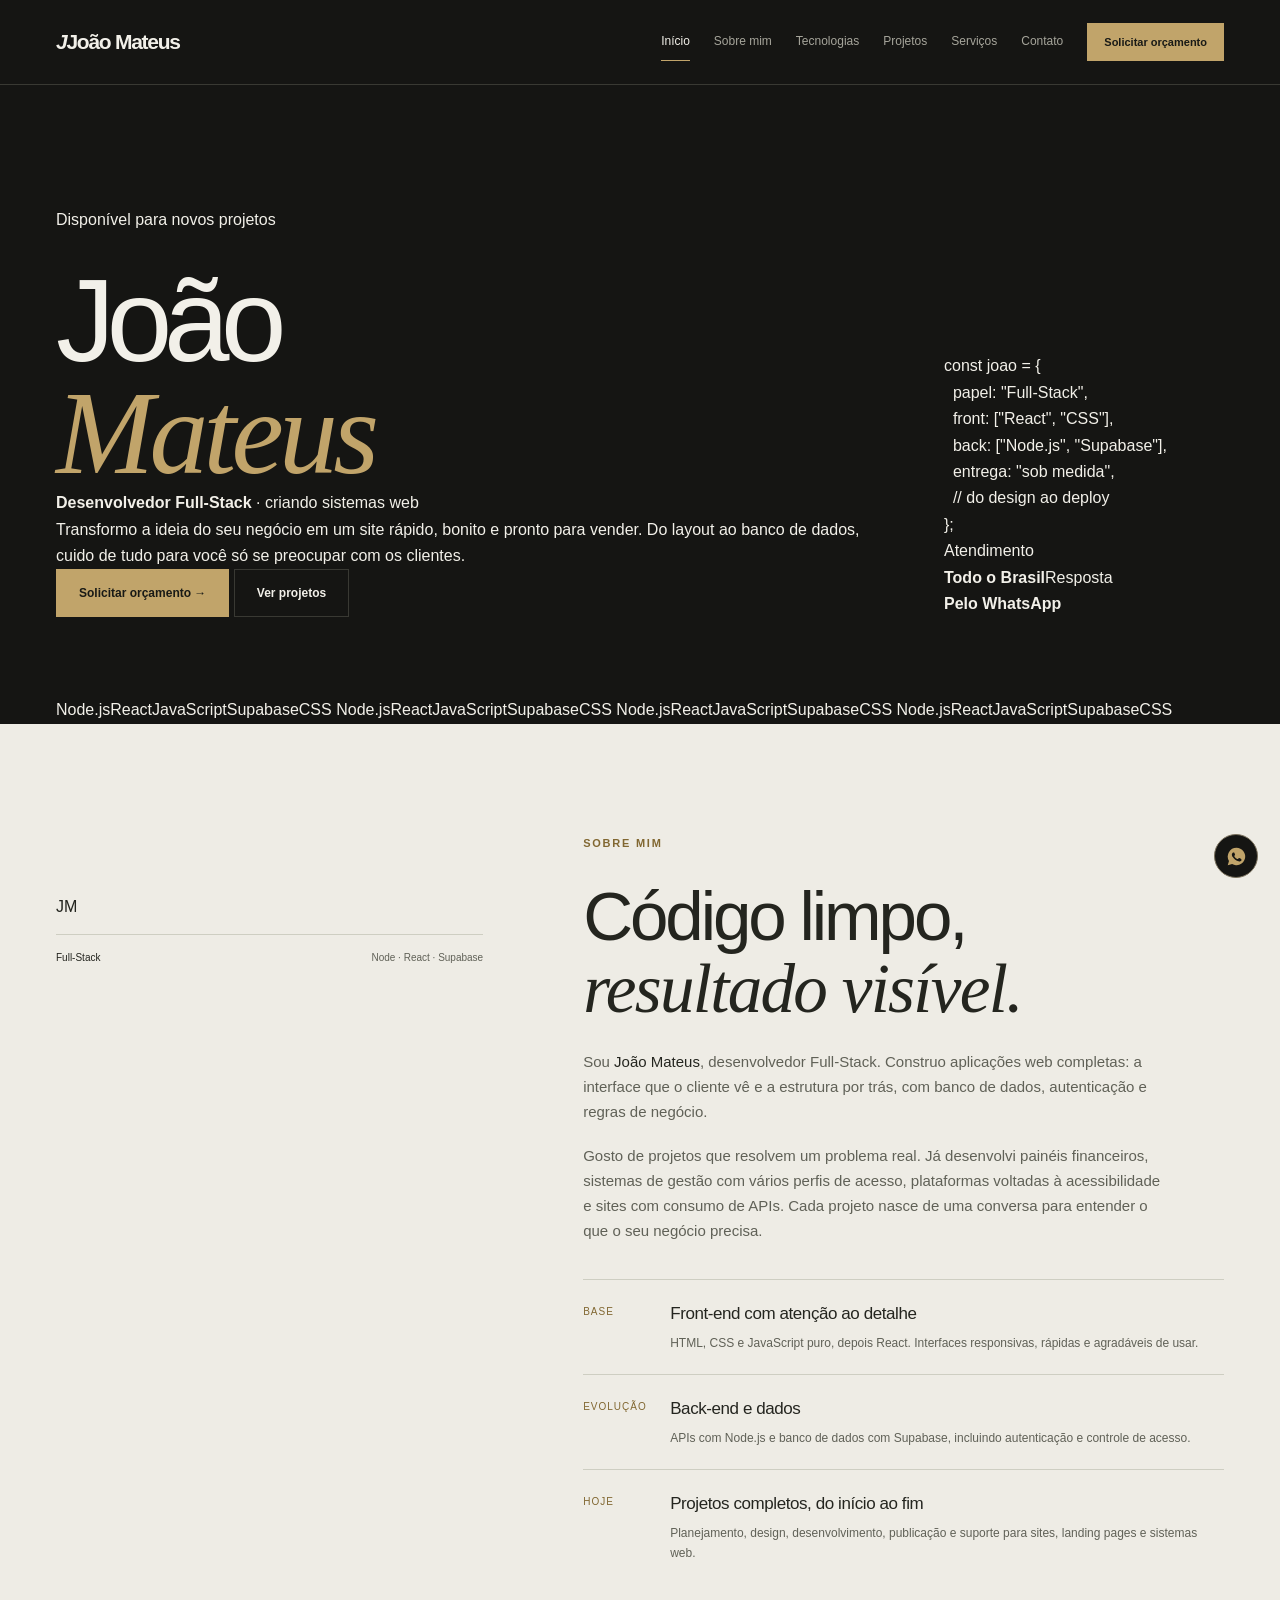
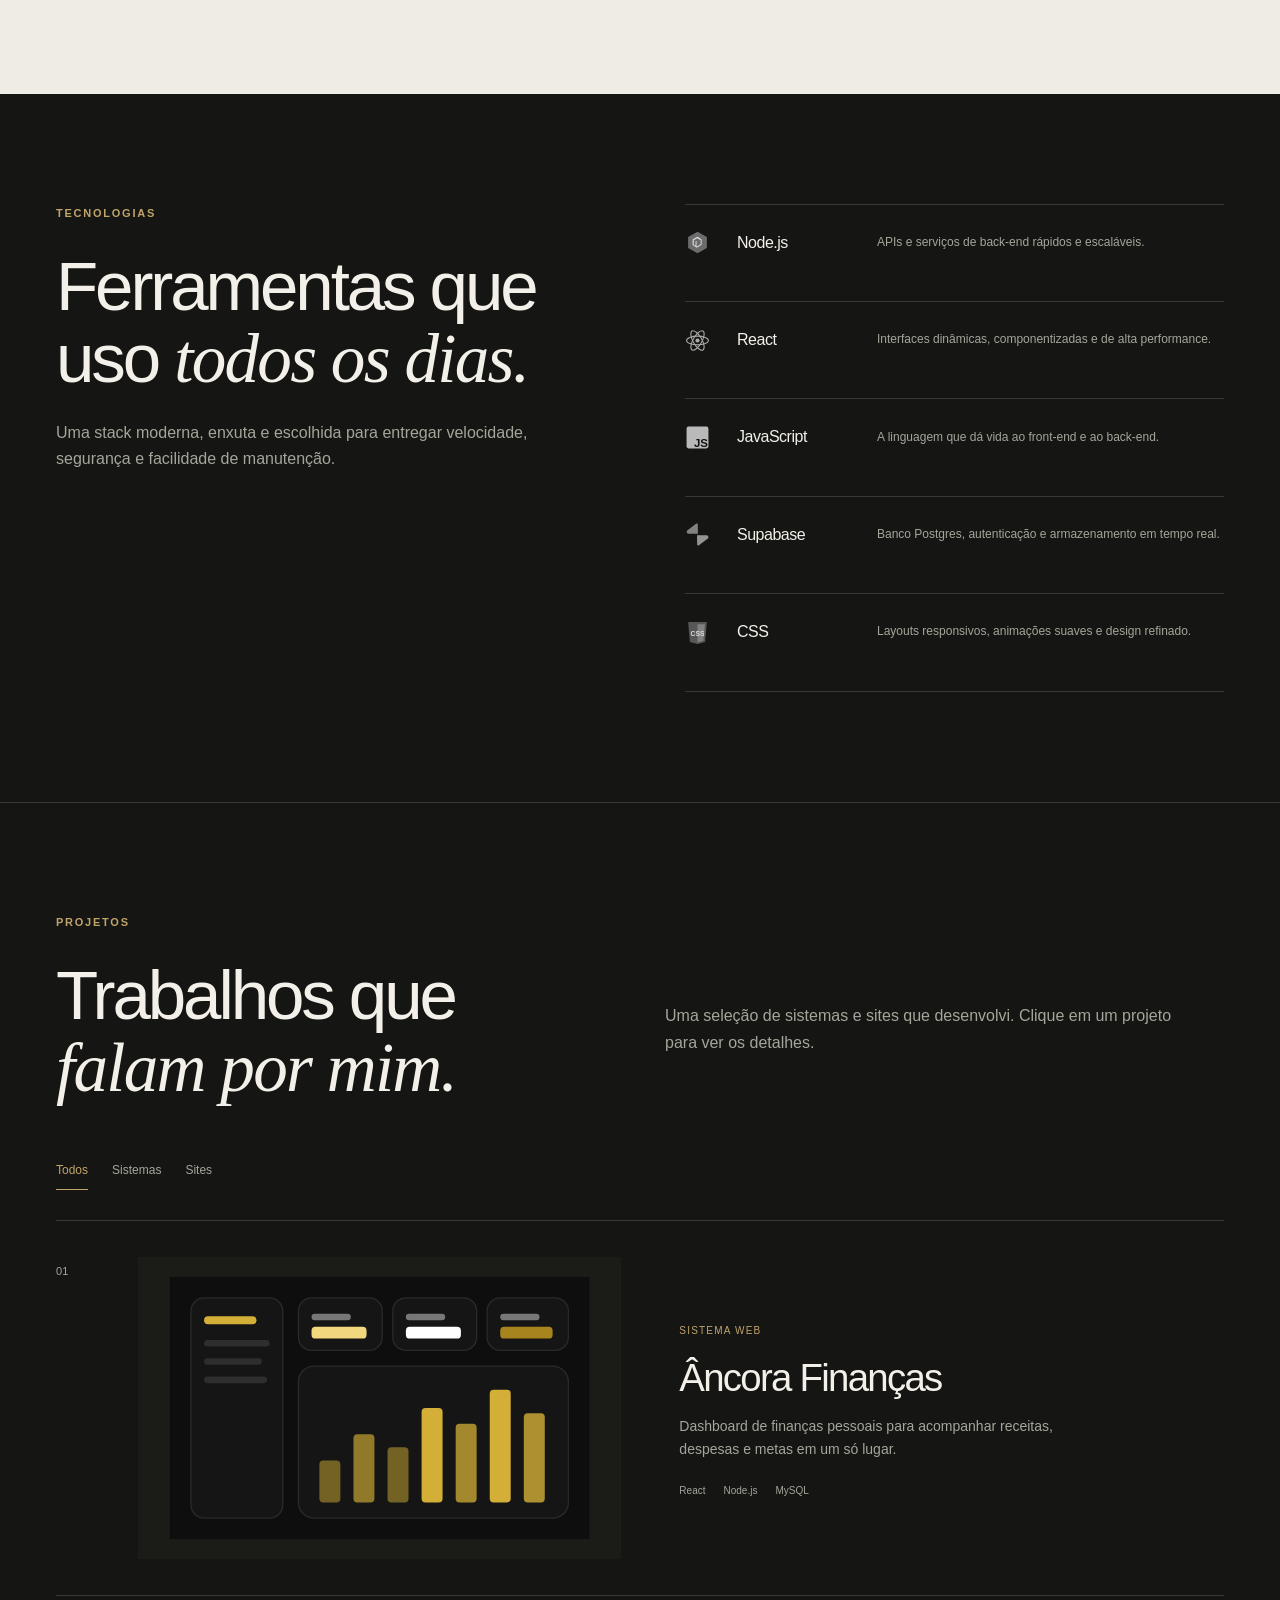
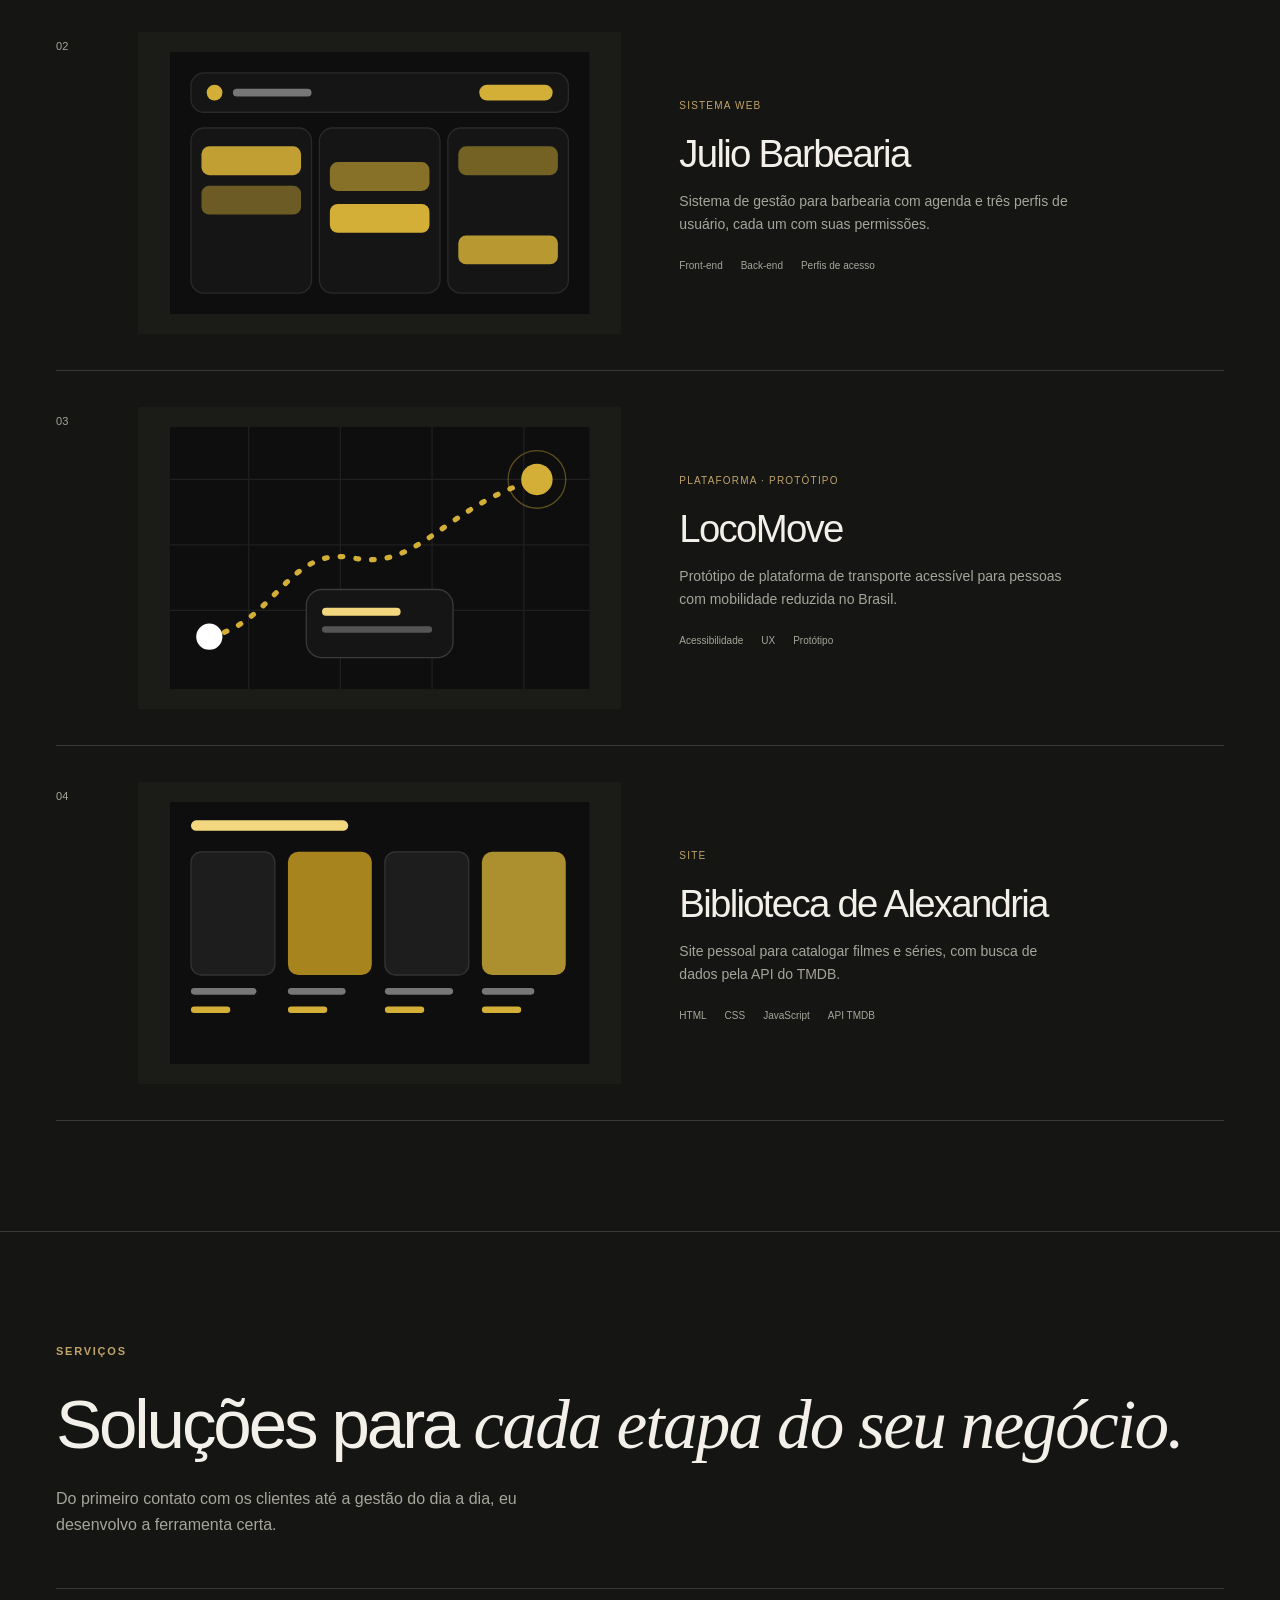
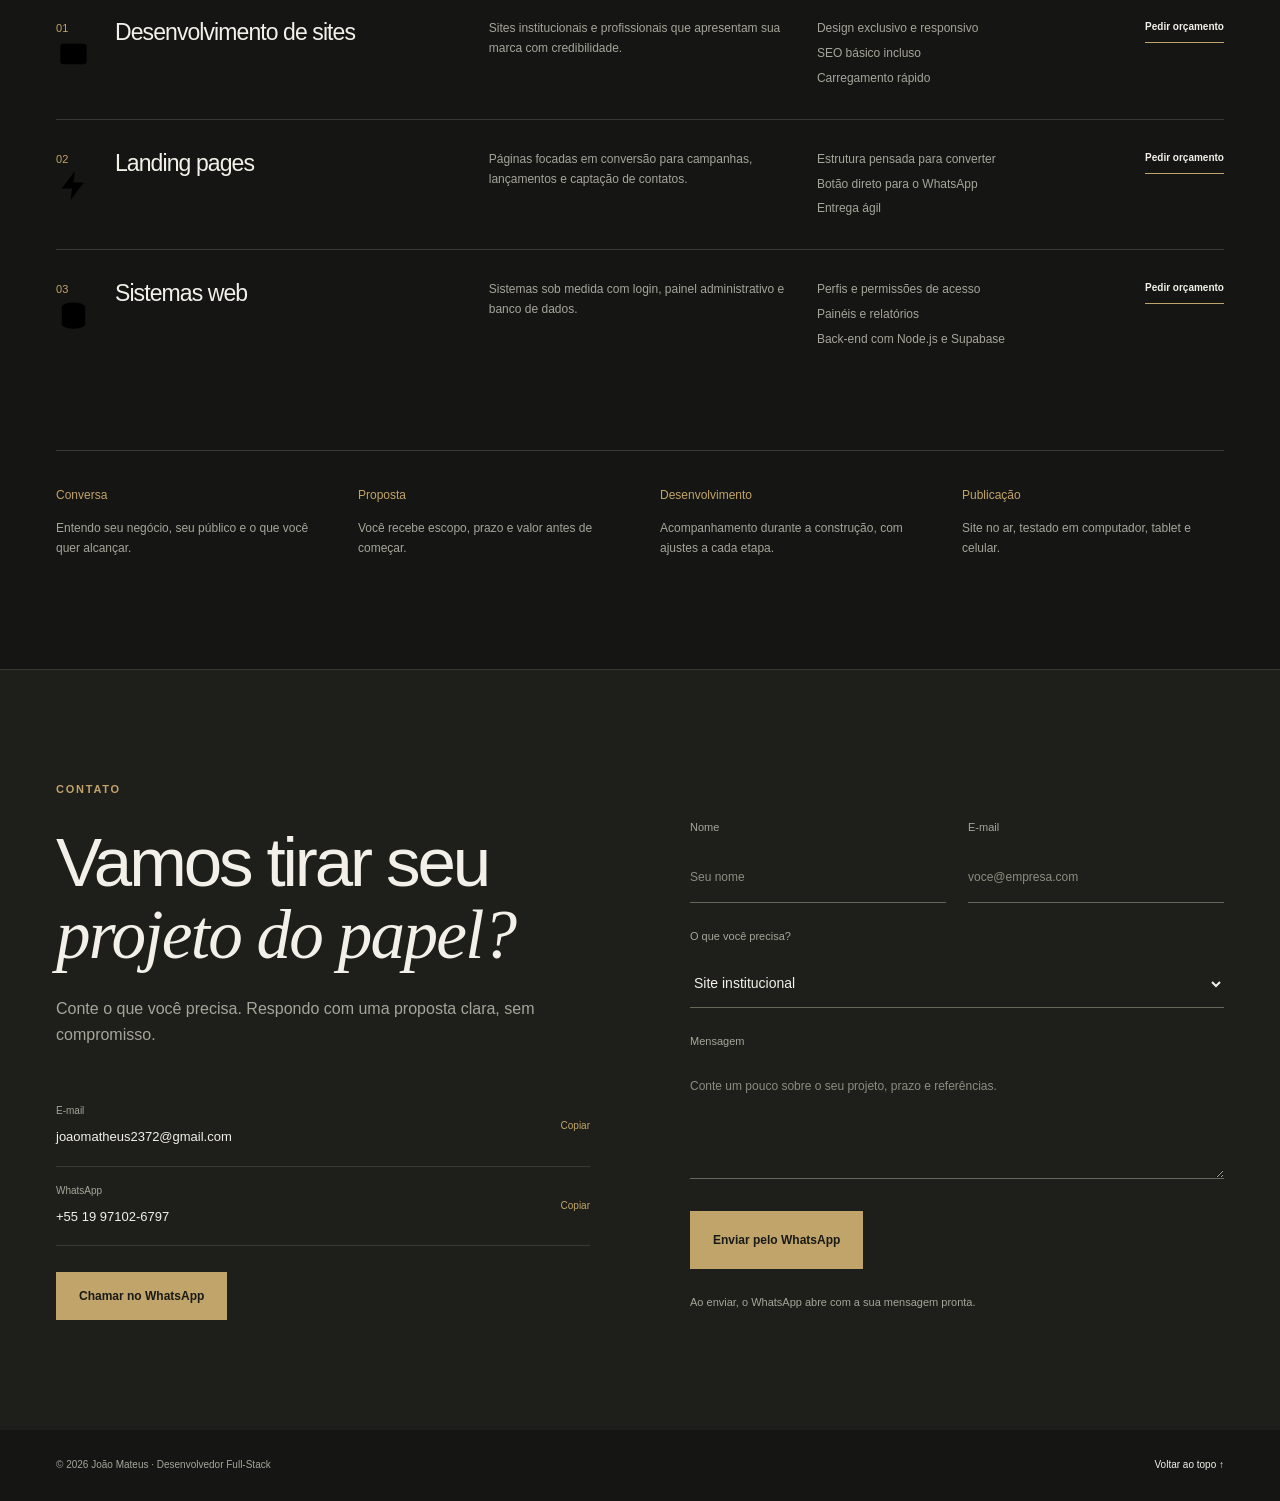
==== index.html @ 04f93c45 "Rename jm.html to index.html" ====
<!doctype html>
<html lang="pt-BR">
<head>
<meta charset="utf-8">
<meta name="viewport" content="width=device-width, initial-scale=1">
<title>João Mateus Dev</title>
<meta name="claude:viewport-fit-sides" content="cover">
<meta name="description" content="João Mateus, desenvolvedor Full-Stack. Sites, landing pages e sistemas web sob medida com Node.js, React, JavaScript, Supabase e CSS. Peça seu orçamento.">
<meta name="keywords" content="desenvolvedor full-stack, criação de sites, landing page, sistemas web, React, Node.js, Supabase, freelancer">
<meta name="author" content="João Mateus">
<meta property="og:title" content="João Mateus | Desenvolvedor Full-Stack">
<meta property="og:description" content="Sites, landing pages e sistemas web sob medida. Peça seu orçamento.">
<meta property="og:type" content="website">
<meta property="og:locale" content="pt_BR">
<script type="application/ld+json">{"@context":"https://schema.org","@type":"Person","name":"João Mateus","jobTitle":"Desenvolvedor Full-Stack","email":"joaomatheus2372@gmail.com","telephone":"+55 19 97102-6797","knowsAbout":["Node.js","React","JavaScript","Supabase","CSS"]}</script>
<link rel="preconnect" href="https://fonts.googleapis.com">
<link rel="preconnect" href="https://fonts.gstatic.com" crossorigin>
<link rel="stylesheet" href="https://fonts.googleapis.com/css2?family=Cormorant+Garamond:ital,wght@0,500;0,600;0,700;1,500;1,600&family=Manrope:wght@400;500;600;700;800&display=swap">
<link rel="stylesheet" href="css/style.css">
<script src="js/main.js" defer></script>
</head>
<body>

<header class="nav">
  <div class="nav-in">
    <a href="#inicio" class="logo" aria-label="João Mateus, início"><i>J</i>João Mateus</a>
    <nav class="menu" id="menu" aria-label="Principal">
      <a class="l on" href="#inicio">Início</a>
      <a class="l" href="#sobre">Sobre mim</a>
      <a class="l" href="#tecnologias">Tecnologias</a>
      <a class="l" href="#projetos">Projetos</a>
      <a class="l" href="#servicos">Serviços</a>
      <a class="l" href="#contato">Contato</a>
      <a class="btn btn-gold sm" href="#contato">Solicitar orçamento</a>
    </nav>
    <button class="burger" id="burger" aria-label="Abrir menu" aria-expanded="false">☰</button>
  </div>
</header>

<main>
<!-- INÍCIO -->
<section id="inicio">
  <div class="hero-bg" aria-hidden="true"><div class="orb a"></div><div class="orb b"></div></div>
  <div class="wrap">
    <div class="hero-grid">
      <div class="hero">
        <span class="badge up"><span class="dot"></span>Disponível para novos projetos</span>
        <h1 class="up d1">João<br><em class="gold">Mateus</em></h1>
        <p class="role up d2"><b>Desenvolvedor Full-Stack</b> · criando <span class="typed" id="typed">sistemas web</span></p>
        <p class="sub up d3">Transformo a ideia do seu negócio em um site rápido, bonito e pronto para vender. Do layout ao banco de dados, cuido de tudo para você só se preocupar com os clientes.</p>
        <div class="cta up d4">
          <a class="btn btn-gold" href="#contato">Solicitar orçamento →</a>
          <a class="btn btn-line" href="#projetos">Ver projetos</a>
        </div>
      </div>
      <aside class="hero-card up d3" aria-label="Resumo">
        <div class="dots" aria-hidden="true"><i></i><i></i><i></i></div>
        <div class="code" aria-hidden="true">
<span class="k">const</span> joao = {<br>
&nbsp;&nbsp;papel: <span class="s">"Full-Stack"</span>,<br>
&nbsp;&nbsp;front: [<span class="s">"React"</span>, <span class="s">"CSS"</span>],<br>
&nbsp;&nbsp;back: [<span class="s">"Node.js"</span>, <span class="s">"Supabase"</span>],<br>
&nbsp;&nbsp;entrega: <span class="s">"sob medida"</span>,<br>
&nbsp;&nbsp;<span class="c">// do design ao deploy</span><br>
};</div>
        <div class="avail"><span>Atendimento<br><strong>Todo o Brasil</strong></span><span class="avail-response">Resposta<br><strong>Pelo WhatsApp</strong></span></div>
      </aside>
    </div>
    <div class="marquee" aria-hidden="true">
      <div class="track">
        <span>Node.js</span><span>React</span><span>JavaScript</span><span>Supabase</span><span>CSS</span>
        <span>Node.js</span><span>React</span><span>JavaScript</span><span>Supabase</span><span>CSS</span>
        <span>Node.js</span><span>React</span><span>JavaScript</span><span>Supabase</span><span>CSS</span>
        <span>Node.js</span><span>React</span><span>JavaScript</span><span>Supabase</span><span>CSS</span>
      </div>
    </div>
  </div>
</section>

<!-- SOBRE -->
<section id="sobre">
  <div class="wrap about">
    <div class="portrait rv" aria-hidden="true">
      <span class="mono gold">JM</span>
      <div class="tag"><span>Full-Stack</span><b>Node · React · Supabase</b></div>
    </div>
    <div class="rv">
      <span class="eyebrow">Sobre mim</span>
      <h2 class="h2">Código limpo, <em class="gold">resultado visível.</em></h2>
      <p>Sou <strong>João Mateus</strong>, desenvolvedor Full-Stack. Construo aplicações web completas: a interface que o cliente vê e a estrutura por trás, com banco de dados, autenticação e regras de negócio.</p>
      <p>Gosto de projetos que resolvem um problema real. Já desenvolvi painéis financeiros, sistemas de gestão com vários perfis de acesso, plataformas voltadas à acessibilidade e sites com consumo de APIs. Cada projeto nasce de uma conversa para entender o que o seu negócio precisa.</p>
      <div class="timeline">
        <div class="tl"><small>Base</small><h3>Front-end com atenção ao detalhe</h3><p>HTML, CSS e JavaScript puro, depois React. Interfaces responsivas, rápidas e agradáveis de usar.</p></div>
        <div class="tl"><small>Evolução</small><h3>Back-end e dados</h3><p>APIs com Node.js e banco de dados com Supabase, incluindo autenticação e controle de acesso.</p></div>
        <div class="tl"><small>Hoje</small><h3>Projetos completos, do início ao fim</h3><p>Planejamento, design, desenvolvimento, publicação e suporte para sites, landing pages e sistemas web.</p></div>
      </div>
    </div>
  </div>
</section>

<!-- TECNOLOGIAS -->
<section id="tecnologias">
  <div class="wrap">
    <span class="eyebrow rv">Tecnologias</span>
    <h2 class="h2 rv">Ferramentas que uso <em class="gold">todos os dias.</em></h2>
    <p class="lead rv">Uma stack moderna, enxuta e escolhida para entregar velocidade, segurança e facilidade de manutenção.</p>
    <div class="tech-grid">
      <article class="card tech rv" data-tilt>
        <div class="ico"><svg viewBox="0 0 24 24" aria-hidden="true"><path d="M12 1.6 3 6.8v10.4l9 5.2 9-5.2V6.8z" fill="#339933"/><path d="M12 6.6c-.3 0-.5.1-.7.2L8 8.7c-.4.2-.7.7-.7 1.2v3.8c0 .5.3 1 .7 1.2l1 .6c.5.2.7.2.9.2.8 0 1.2-.5 1.2-1.3v-3.7c0-.1-.1-.2-.2-.2h-.5c-.1 0-.2.1-.2.2v3.7c0 .3-.3.6-.7.4l-1-.6c0 0-.1-.1-.1-.1V9.9l3.3-1.9h.1l3.3 1.9v3.8l-3.3 1.9c-.1.1-.3.1-.4 0l-.8-.5c-.1 0-.1 0-.2 0-.4.2-.5.3-.9.4-.1 0-.2.1 0 .3l1.100.7c.2.100.5.2.7.2.3 0 .5-.1.7-.2l3.300-1.900c.4-.2.7-.7.7-1.200V9.900c0-.5-.3-1-.7-1.200L12.700 6.800c-.2-.1-.4-.2-.7-.2z" fill="#fff"/></svg></div>
        <h3>Node.js</h3><p>APIs e serviços de back-end rápidos e escaláveis.</p>
        <div class="bar"><i class="level-88"></i></div>
      </article>
      <article class="card tech rv" data-tilt>
        <div class="ico"><svg viewBox="-12 -12 24 24" aria-hidden="true"><g fill="none" stroke="#61DAFB" stroke-width="1"><ellipse rx="10.5" ry="4.2"/><ellipse rx="10.5" ry="4.2" transform="rotate(60)"/><ellipse rx="10.5" ry="4.2" transform="rotate(120)"/></g><circle r="2" fill="#61DAFB"/></svg></div>
        <h3>React</h3><p>Interfaces dinâmicas, componentizadas e de alta performance.</p>
        <div class="bar"><i class="level-90"></i></div>
      </article>
      <article class="card tech rv" data-tilt>
        <div class="ico"><svg viewBox="0 0 24 24" aria-hidden="true"><rect x="1.5" y="1.5" width="21" height="21" rx="2" fill="#F7DF1E"/><text x="22" y="21" text-anchor="end" font-family="Arial,sans-serif" font-weight="800" font-size="11" fill="#111">JS</text></svg></div>
        <h3>JavaScript</h3><p>A linguagem que dá vida ao front-end e ao back-end.</p>
        <div class="bar"><i class="level-92"></i></div>
      </article>
      <article class="card tech rv" data-tilt>
        <div class="ico"><svg viewBox="0 0 24 24" aria-hidden="true"><path d="M13.4 22.3c-.5.7-1.7.3-1.7-.6l-.2-8.900h9.100c1.600 0 2.500 1.900 1.400 3.100z" fill="#3ECF8E"/><path d="M10.600 1.700c.5-.7 1.700-.3 1.700.6l.1 8.900H3.500c-1.600 0-2.500-1.900-1.400-3.100z" fill="#3ECF8E" opacity=".85"/></svg></div>
        <h3>Supabase</h3><p>Banco Postgres, autenticação e armazenamento em tempo real.</p>
        <div class="bar"><i class="level-84"></i></div>
      </article>
      <article class="card tech rv" data-tilt>
        <div class="ico"><svg viewBox="0 0 24 24" aria-hidden="true"><path d="M3 2l1.700 19L12 23l7.300-2L21 2z" fill="#1572B6"/><path d="M12 4v17.600l5.600-1.600L19.100 4z" fill="#33A9DC"/><text x="12" y="15" text-anchor="middle" font-family="Arial,sans-serif" font-weight="800" font-size="6.500" fill="#fff">CSS</text></svg></div>
        <h3>CSS</h3><p>Layouts responsivos, animações suaves e design refinado.</p>
        <div class="bar"><i class="level-93"></i></div>
      </article>
    </div>
  </div>
</section>

<!-- PROJETOS -->
<section id="projetos">
  <div class="wrap">
    <span class="eyebrow rv">Projetos</span>
    <h2 class="h2 rv">Trabalhos que <em class="gold">falam por mim.</em></h2>
    <p class="lead rv">Uma seleção de sistemas e sites que desenvolvi. Clique em um projeto para ver os detalhes.</p>
    <div class="filters rv" role="group" aria-label="Filtrar projetos">
      <button class="chip" data-f="all" aria-pressed="true">Todos</button>
      <button class="chip" data-f="sistema" aria-pressed="false">Sistemas</button>
      <button class="chip" data-f="site" aria-pressed="false">Sites</button>
    </div>
    <div class="proj-grid">
      <button class="card proj rv" data-cat="sistema" data-id="ancora" aria-label="Abrir detalhes de Âncora Finanças">
        <div class="shot"><svg viewBox="0 0 320 200" aria-hidden="true"><rect width="320" height="200" fill="#0e0e0e"/><rect x="16" y="16" width="70" height="168" rx="10" fill="#151515" stroke="#2a2a2a"/><rect x="26" y="30" width="40" height="6" rx="3" fill="#d4af37"/><rect x="26" y="48" width="50" height="5" rx="2.500" fill="#2e2e2e"/><rect x="26" y="62" width="44" height="5" rx="2.500" fill="#2e2e2e"/><rect x="26" y="76" width="48" height="5" rx="2.500" fill="#2e2e2e"/><rect x="98" y="16" width="64" height="40" rx="10" fill="#151515" stroke="#2a2a2a"/><rect x="108" y="28" width="30" height="5" rx="2.500" fill="#777"/><rect x="108" y="38" width="42" height="9" rx="3" fill="#f3d77e"/><rect x="170" y="16" width="64" height="40" rx="10" fill="#151515" stroke="#2a2a2a"/><rect x="180" y="28" width="30" height="5" rx="2.500" fill="#777"/><rect x="180" y="38" width="42" height="9" rx="3" fill="#fff"/><rect x="242" y="16" width="62" height="40" rx="10" fill="#151515" stroke="#2a2a2a"/><rect x="252" y="28" width="30" height="5" rx="2.500" fill="#777"/><rect x="252" y="38" width="40" height="9" rx="3" fill="#a8841f"/><rect x="98" y="68" width="206" height="116" rx="12" fill="#151515" stroke="#2a2a2a"/><g fill="#d4af37"><rect x="114" y="140" width="16" height="32" rx="3" opacity=".5"/><rect x="140" y="120" width="16" height="52" rx="3" opacity=".65"/><rect x="166" y="130" width="16" height="42" rx="3" opacity=".5"/><rect x="192" y="100" width="16" height="72" rx="3"/><rect x="218" y="112" width="16" height="60" rx="3" opacity=".75"/><rect x="244" y="86" width="16" height="86" rx="3"/><rect x="270" y="104" width="16" height="68" rx="3" opacity=".8"/></g></svg></div>
        <div class="proj-body"><small>Sistema web</small><h3>Âncora Finanças</h3><p>Dashboard de finanças pessoais para acompanhar receitas, despesas e metas em um só lugar.</p><div class="tags"><span>React</span><span>Node.js</span><span>MySQL</span></div></div>
      </button>
      <button class="card proj rv" data-cat="sistema" data-id="barbearia" aria-label="Abrir detalhes de Julio Barbearia">
        <div class="shot"><svg viewBox="0 0 320 200" aria-hidden="true"><rect width="320" height="200" fill="#0e0e0e"/><rect x="16" y="16" width="288" height="30" rx="10" fill="#151515" stroke="#2a2a2a"/><circle cx="34" cy="31" r="6" fill="#d4af37"/><rect x="48" y="28" width="60" height="6" rx="3" fill="#777"/><rect x="236" y="25" width="56" height="12" rx="6" fill="#d4af37"/><g stroke="#2a2a2a" fill="#151515"><rect x="16" y="58" width="92" height="126" rx="10"/><rect x="114" y="58" width="92" height="126" rx="10"/><rect x="212" y="58" width="92" height="126" rx="10"/></g><g fill="#d4af37"><rect x="24" y="72" width="76" height="22" rx="6" opacity=".9"/><rect x="24" y="102" width="76" height="22" rx="6" opacity=".45"/><rect x="122" y="84" width="76" height="22" rx="6" opacity=".6"/><rect x="122" y="116" width="76" height="22" rx="6"/><rect x="220" y="72" width="76" height="22" rx="6" opacity=".5"/><rect x="220" y="140" width="76" height="22" rx="6" opacity=".85"/></g></svg></div>
        <div class="proj-body"><small>Sistema web</small><h3>Julio Barbearia</h3><p>Sistema de gestão para barbearia com agenda e três perfis de usuário, cada um com suas permissões.</p><div class="tags"><span>Front-end</span><span>Back-end</span><span>Perfis de acesso</span></div></div>
      </button>
      <button class="card proj rv" data-cat="sistema" data-id="locomove" aria-label="Abrir detalhes de LocoMove">
        <div class="shot"><svg viewBox="0 0 320 200" aria-hidden="true"><rect width="320" height="200" fill="#0e0e0e"/><g stroke="#1f1f1f" stroke-width="1"><path d="M0 40H320M0 90H320M0 140H320M60 0V200M130 0V200M200 0V200M270 0V200"/></g><path d="M30 160C80 150 90 90 140 100S210 60 280 40" fill="none" stroke="#d4af37" stroke-width="4" stroke-linecap="round" stroke-dasharray="2 10"/><circle cx="30" cy="160" r="10" fill="#fff"/><circle cx="280" cy="40" r="12" fill="#d4af37"/><circle cx="280" cy="40" r="22" fill="none" stroke="#d4af37" opacity=".4"/><rect x="104" y="124" width="112" height="52" rx="12" fill="#151515" stroke="#3a3a3a"/><rect x="116" y="138" width="60" height="6" rx="3" fill="#f3d77e"/><rect x="116" y="152" width="84" height="5" rx="2.500" fill="#555"/></svg></div>
        <div class="proj-body"><small>Plataforma · Protótipo</small><h3>LocoMove</h3><p>Protótipo de plataforma de transporte acessível para pessoas com mobilidade reduzida no Brasil.</p><div class="tags"><span>Acessibilidade</span><span>UX</span><span>Protótipo</span></div></div>
      </button>
      <button class="card proj rv" data-cat="site" data-id="biblioteca" aria-label="Abrir detalhes de Biblioteca de Alexandria">
        <div class="shot"><svg viewBox="0 0 320 200" aria-hidden="true"><rect width="320" height="200" fill="#0e0e0e"/><rect x="16" y="14" width="120" height="8" rx="4" fill="#f3d77e"/><g><rect x="16" y="38" width="64" height="94" rx="8" fill="#1d1d1d" stroke="#333"/><rect x="90" y="38" width="64" height="94" rx="8" fill="#a8841f"/><rect x="164" y="38" width="64" height="94" rx="8" fill="#1d1d1d" stroke="#333"/><rect x="238" y="38" width="64" height="94" rx="8" fill="#d4af37" opacity=".8"/></g><g fill="#777"><rect x="16" y="142" width="50" height="5" rx="2.500"/><rect x="90" y="142" width="44" height="5" rx="2.500"/><rect x="164" y="142" width="52" height="5" rx="2.500"/><rect x="238" y="142" width="40" height="5" rx="2.500"/></g><g fill="#d4af37"><rect x="16" y="156" width="30" height="5" rx="2.500"/><rect x="90" y="156" width="30" height="5" rx="2.500"/><rect x="164" y="156" width="30" height="5" rx="2.500"/><rect x="238" y="156" width="30" height="5" rx="2.500"/></g></svg></div>
        <div class="proj-body"><small>Site</small><h3>Biblioteca de Alexandria</h3><p>Site pessoal para catalogar filmes e séries, com busca de dados pela API do TMDB.</p><div class="tags"><span>HTML</span><span>CSS</span><span>JavaScript</span><span>API TMDB</span></div></div>
      </button>
    </div>
  </div>
</section>

<!-- SERVIÇOS -->
<section id="servicos">
  <div class="wrap">
    <span class="eyebrow rv">Serviços</span>
    <h2 class="h2 rv">Soluções para <em class="gold">cada etapa do seu negócio.</em></h2>
    <p class="lead rv">Do primeiro contato com os clientes até a gestão do dia a dia, eu desenvolvo a ferramenta certa.</p>
    <div class="srv-grid">
      <article class="card srv rv">
        <div class="n"><svg viewBox="0 0 24 24" aria-hidden="true"><rect x="3" y="4" width="18" height="14" rx="2"/><path d="M8 21h8M12 18v3"/></svg></div>
        <h3>Desenvolvimento de sites</h3>
        <p>Sites institucionais e profissionais que apresentam sua marca com credibilidade.</p>
        <ul><li>Design exclusivo e responsivo</li><li>SEO básico incluso</li><li>Carregamento rápido</li></ul>
        <a class="btn btn-line sm" href="#contato" data-svc="site institucional">Pedir orçamento</a>
      </article>
      <article class="card srv rv">
        <div class="n"><svg viewBox="0 0 24 24" aria-hidden="true"><path d="M13 2 4 14h7l-1 8 9-12h-7z"/></svg></div>
        <h3>Landing pages</h3>
        <p>Páginas focadas em conversão para campanhas, lançamentos e captação de contatos.</p>
        <ul><li>Estrutura pensada para converter</li><li>Botão direto para o WhatsApp</li><li>Entrega ágil</li></ul>
        <a class="btn btn-line sm" href="#contato" data-svc="landing page">Pedir orçamento</a>
      </article>
      <article class="card srv rv">
        <div class="n"><svg viewBox="0 0 24 24" aria-hidden="true"><ellipse cx="12" cy="6" rx="8" ry="3"/><path d="M4 6v6c0 1.700 3.600 3 8 3s8-1.300 8-3V6M4 12v6c0 1.700 3.600 3 8 3s8-1.300 8-3v-6"/></svg></div>
        <h3>Sistemas web</h3>
        <p>Sistemas sob medida com login, painel administrativo e banco de dados.</p>
        <ul><li>Perfis e permissões de acesso</li><li>Painéis e relatórios</li><li>Back-end com Node.js e Supabase</li></ul>
        <a class="btn btn-line sm" href="#contato" data-svc="sistema web">Pedir orçamento</a>
      </article>
    </div>
    <div class="process">
      <div class="step rv"><b>Conversa</b><p>Entendo seu negócio, seu público e o que você quer alcançar.</p></div>
      <div class="step rv"><b>Proposta</b><p>Você recebe escopo, prazo e valor antes de começar.</p></div>
      <div class="step rv"><b>Desenvolvimento</b><p>Acompanhamento durante a construção, com ajustes a cada etapa.</p></div>
      <div class="step rv"><b>Publicação</b><p>Site no ar, testado em computador, tablet e celular.</p></div>
    </div>
  </div>
</section>

<!-- CONTATO -->
<section id="contato">
  <div class="wrap contact">
    <div class="rv">
      <span class="eyebrow">Contato</span>
      <h2 class="h2">Vamos tirar seu <em class="gold">projeto do papel?</em></h2>
      <p class="lead">Conte o que você precisa. Respondo com uma proposta clara, sem compromisso.</p>
      <div class="ctt-list">
        <div class="ctt"><span class="ic"><svg viewBox="0 0 24 24" aria-hidden="true"><rect x="3" y="5" width="18" height="14" rx="2"/><path d="m3 7 9 6 9-6"/></svg></span><div><small>E-mail</small><span class="v" id="mail">joaomatheus2372@gmail.com</span></div><button class="copy" data-copy="joaomatheus2372@gmail.com">Copiar</button></div>
        <div class="ctt"><span class="ic"><svg viewBox="0 0 24 24" aria-hidden="true"><path d="M21 12a8.500 8.500 0 0 1-12.500 7.500L3 21l1.500-5.300A8.500 8.500 0 1 1 21 12z"/></svg></span><div><small>WhatsApp</small><span class="v">+55 19 97102-6797</span></div><button class="copy" data-copy="+55 19 97102-6797">Copiar</button></div>
      </div>
      <a class="btn btn-gold" id="waDirect" href="https://wa.me/5519971026797" target="_blank" rel="noopener">Chamar no WhatsApp</a>
    </div>
    <form class="card rv" id="form" novalidate>
      <div class="row">
        <div class="field"><label for="nome">Nome</label><input id="nome" name="nome" autocomplete="name" placeholder="Seu nome" required></div>
        <div class="field"><label for="email">E-mail</label><input id="email" name="email" type="email" autocomplete="email" placeholder="voce@empresa.com" required></div>
      </div>
      <div class="field"><label for="tipo">O que você precisa?</label>
        <select id="tipo" name="tipo"><option>Site institucional</option><option>Landing page</option><option>Sistema web</option><option>Outro projeto</option></select></div>
      <div class="field"><label for="msg">Mensagem</label><textarea id="msg" name="msg" placeholder="Conte um pouco sobre o seu projeto, prazo e referências." required></textarea></div>
      <a class="btn btn-gold" id="send" href="https://wa.me/5519971026797" target="_blank" rel="noopener">Enviar pelo WhatsApp</a>
      <p class="hint" id="hint" role="status">Ao enviar, o WhatsApp abre com a sua mensagem pronta.</p>
    </form>
  </div>
</section>
</main>

<footer><div class="foot"><span>© <span id="yr">2026</span> João Mateus · Desenvolvedor Full-Stack</span><a href="#inicio" class="back-to-top">Voltar ao topo ↑</a></div></footer>

<a class="wa" href="https://wa.me/5519971026797?text=Ol%C3%A1%20Jo%C3%A3o%2C%20vi%20seu%20portf%C3%B3lio%20e%20gostaria%20de%20um%20or%C3%A7amento." target="_blank" rel="noopener" aria-label="Falar no WhatsApp"><svg viewBox="0 0 24 24" aria-hidden="true"><path d="M12 2a10 10 0 0 0-8.600 15.100L2 22l5-1.300A10 10 0 1 0 12 2zm5.800 14.200c-.2.700-1.400 1.300-1.900 1.400-.5.100-1.100.1-1.800-.1-.4-.1-.9-.3-1.600-.6-2.800-1.200-4.600-4-4.700-4.200-.1-.2-1.100-1.500-1.100-2.800s.7-2 1-2.300c.2-.3.500-.3.700-.3h.5c.2 0 .4 0 .6.500l.8 1.900c.1.200.1.400 0 .5l-.3.500-.4.400c-.1.200-.3.300-.1.600.2.300.7 1.200 1.500 1.900 1 .9 1.900 1.200 2.200 1.300.3.100.4.100.6-.1l.8-1c.2-.3.400-.2.600-.1l1.800.9c.3.100.5.200.5.300.1.200.1.800-.1 1.400z"/></svg></a>

<dialog id="dlg" aria-labelledby="dt">
  <button class="dlg-x" id="dx" aria-label="Fechar">✕</button>
  <div class="shot" id="dshot"></div>
  <div class="dlg-body">
    <small class="eyebrow" id="dcat"></small>
    <h3 id="dt"></h3>
    <p id="dd"></p>
    <ul id="dl"></ul>
    <div class="tags" id="dtags"></div>
    <a class="btn btn-gold" id="dcta" href="#" target="_blank" rel="noopener">Conversar sobre este projeto</a>
  </div>
</dialog>


</body>
</html>
---- css/style.css ----
﻿/* João Mateus — preto, papel e latão. */
:root{--bg:#151513;--fg:#f2f0e9;--muted:#a6a59b;--gold:#c1a46a;--line:#393933;--paper:#eeece5;--ink:#24251f;--font-body:'DM Sans',Arial,sans-serif;--font-display:'Libre Caslon Display',Georgia,serif;color-scheme:dark}
*{box-sizing:border-box}html{scroll-behavior:smooth;scroll-padding-top:90px}body{margin:0;background:var(--bg);color:var(--fg);font:400 16px/1.65 var(--font-body);-webkit-font-smoothing:antialiased}a{color:inherit;text-decoration:none}button,input,textarea,select{font:inherit}button,a,input,select,textarea{-webkit-tap-highlight-color:transparent}button{color:inherit}button,a{touch-action:manipulation}button{cursor:pointer}p,h1,h2,h3{margin:0}h1,h2,h3{font-weight:400}em{font-family:var(--font-display);font-weight:400}svg{display:block}::selection{background:var(--gold);color:var(--bg)}:focus-visible{outline:2px solid var(--gold);outline-offset:6px}.wrap,.nav-in,.foot{width:min(1240px,calc(100% - 112px));margin-inline:auto}section{padding:110px 0}.eyebrow{display:block;color:var(--gold);font-size:11px;font-weight:600;text-transform:uppercase;letter-spacing:.16em}.h2{font-size:clamp(40px,5.4vw,72px);line-height:1.05;letter-spacing:-.045em;margin:28px 0 24px}.h2 em{letter-spacing:-.025em}.lead{max-width:530px;color:var(--muted);font-size:16px}.skip-link{position:fixed;top:8px;left:16px;transform:translateY(-150%);z-index:100;background:var(--paper);color:var(--ink);padding:12px}.skip-link:focus{transform:none}
/* Navegação */
.nav{position:sticky;top:0;z-index:50;background:var(--bg);border-bottom:1px solid var(--line)}.nav-in{height:84px;display:flex;justify-content:space-between;align-items:center;gap:24px}.logo{font-size:21px;letter-spacing:-.06em;white-space:nowrap;font-weight:600}.logo-dot{color:var(--gold);margin-left:2px}.menu{display:flex;align-items:center;gap:24px}.menu .l{font-size:12px;color:var(--muted);padding:8px 0;transition:color .2s}.menu .l:hover,.menu .l.on{color:var(--fg)}.menu .l.on{box-shadow:0 1px var(--gold)}.burger{display:none}.btn{display:inline-flex;justify-content:center;align-items:center;gap:12px;padding:14px 22px;border:1px solid var(--line);font-size:12px;font-weight:600;line-height:1.5;transition:background .2s,color .2s}.btn-gold{background:var(--gold);color:#191a16;border-color:var(--gold)}.btn-gold:hover{background:var(--paper);border-color:var(--paper)}.btn-line:hover{background:var(--fg);color:var(--bg)}.btn.sm{padding:10px 16px;font-size:11px}.text-link{display:inline-flex;gap:32px;align-items:center;font-size:13px;border-bottom:1px solid var(--gold);padding-bottom:8px}.text-link span{color:var(--gold);font-size:21px}.text-link:hover{color:var(--gold)}
/* Abertura */
#inicio{padding:30px 0 0}.hero-top{display:flex;justify-content:space-between;color:var(--muted);font-size:10px;letter-spacing:.08em;text-transform:uppercase}.hero-grid{display:grid;grid-template-columns:1fr 280px;align-items:end;gap:60px;padding:92px 0 80px}.hero h1{font-size:clamp(76px,9.2vw,138px);line-height:.95;letter-spacing:-.07em;margin-top:32px}.hero h1 em{color:var(--gold);letter-spacing:-.04em}.hero-note{padding-bottom:8px}.note-mark{display:block;font-family:Georgia,serif;font-size:46px;line-height:1;color:var(--gold);margin-bottom:25px}.hero-note p{font-size:15px;color:var(--muted);margin-bottom:30px}.hero-bottom{display:flex;justify-content:space-between;align-items:center;gap:25px;border-top:1px solid var(--line);padding:24px 0 26px;font-size:11px}.hero-bottom p{display:flex;align-items:center;gap:10px}.status-dot{width:5px;height:5px;background:var(--gold);border-radius:50%}.hero-index{color:var(--muted);font-size:10px;text-transform:uppercase;letter-spacing:.1em}
/* Trabalhos: índice de projetos */
#projetos{border-top:1px solid var(--line)}#projetos .wrap{display:grid;grid-template-columns:1fr 1fr;column-gap:50px}#projetos .eyebrow{grid-column:1/-1}#projetos .h2{grid-column:1}#projetos .lead{grid-column:2;align-self:center}.filters{grid-column:1/-1;display:flex;gap:24px;margin:24px 0 30px}.chip{border:0;border-bottom:1px solid transparent;background:none;padding:8px 0;color:var(--muted);font-size:12px}.chip[aria-pressed=true]{color:var(--gold);border-color:var(--gold)}.chip:hover{color:var(--fg)}.proj-grid{grid-column:1/-1;counter-reset:work}.proj{counter-increment:work;border:0;border-top:1px solid var(--line);background:none;width:100%;display:grid;grid-template-columns:48px minmax(0,.85fr) minmax(0,1fr);text-align:left;gap:34px;padding:36px 0;align-items:center}.proj:last-child{border-bottom:1px solid var(--line)}.proj:before{content:'0' counter(work);font-size:11px;color:var(--muted);align-self:start;margin-top:5px}.proj .shot{overflow:hidden;background:#1b1b18;position:relative;aspect-ratio:16/10;padding:20px}.shot svg{width:100%;height:100%;transition:transform .3s}.proj:hover .shot svg{transform:scale(1.035)}.proj-body{padding:4px 0 4px 24px}.proj-body small{font-size:10px;letter-spacing:.12em;text-transform:uppercase;color:var(--gold)}.proj-body h3{font-size:clamp(25px,3vw,39px);line-height:1.15;letter-spacing:-.045em;margin:14px 0}.proj-body p{color:var(--muted);max-width:390px;font-size:14px}.tags{display:flex;flex-wrap:wrap;gap:8px 18px;margin-top:22px}.tags span{font-size:10px;color:var(--muted)}.project-open{display:block;margin-top:28px;font-size:11px;color:var(--fg)}.proj:hover .project-open{color:var(--gold)}.proj[hidden]{display:none}
/* Perfil: papel claro, retrato e texto */
#sobre{background:var(--paper);color:var(--ink);--line:#cecec2;--muted:#606157;--gold:#816731}.about{display:grid;grid-template-columns:.8fr 1.2fr;gap:100px;align-items:start}.portrait{position:relative;margin-top:60px}.portrait img{width:100%;height:auto;aspect-ratio:4/5;object-fit:cover;object-position:center;display:block;filter:grayscale(1)}.portrait .tag{display:flex;justify-content:space-between;gap:10px;font-size:10px;padding-top:15px;border-top:1px solid var(--line);margin-top:14px}.portrait .tag b{font-weight:400;color:var(--muted)}.about p{font-size:15px;color:var(--muted);margin-top:20px;max-width:580px}.about strong{color:var(--ink);font-weight:500}.timeline{margin-top:36px}.tl{border-top:1px solid var(--line);padding:20px 0;display:grid;grid-template-columns:75px 1fr;column-gap:12px}.tl small{grid-row:1/3;color:var(--gold);font-size:10px;text-transform:uppercase;letter-spacing:.1em;padding-top:4px}.tl h3{font-size:17px;letter-spacing:-.025em}.tl p{font-size:12px;margin-top:6px;line-height:1.65}
/* Ferramentas: lista técnica */
#tecnologias .wrap{display:grid;grid-template-columns:1fr 1fr;column-gap:90px}#tecnologias .eyebrow,#tecnologias .h2,#tecnologias .lead{grid-column:1}#tecnologias .h2{align-self:end}#tecnologias .lead{align-self:start}.tech-grid{grid-column:2;grid-row:1/5}.tech{display:grid;grid-template-columns:32px 120px 1fr;align-items:center;gap:20px;border-top:1px solid var(--line);padding:25px 0}.tech:last-child{border-bottom:1px solid var(--line)}.ico svg{width:25px;height:25px;filter:grayscale(1);opacity:.85}.tech h3{font-size:16px;letter-spacing:-.03em}.tech p{font-size:12px;color:var(--muted)}
/* Serviços: linhas de escopo */
#servicos{border-top:1px solid var(--line)}.srv-grid{margin-top:50px;counter-reset:service}.srv{counter-increment:service;border-top:1px solid var(--line);display:grid;grid-template-columns:35px 1.15fr 1fr 1fr auto;gap:24px;padding:30px 0;align-items:start}.srv .n{font-size:0;color:var(--gold)}.srv .n:before{content:'0' counter(service);font-size:11px}.srv h3{font-size:23px;letter-spacing:-.04em;line-height:1.2}.srv p,.srv li{font-size:12px;color:var(--muted)}.srv ul{padding:0;list-style:none;margin:0}.srv li+li{margin-top:5px}.srv .btn{border:0;border-bottom:1px solid var(--gold);padding:0 0 8px;white-space:nowrap;font-size:10px}.srv .btn:hover{background:none;color:var(--gold)}.process{display:grid;grid-template-columns:repeat(4,1fr);gap:40px;margin-top:70px;padding-top:30px;border-top:1px solid var(--line)}.step b{font-size:12px;font-weight:500;color:var(--gold)}.step p{font-size:12px;color:var(--muted);margin-top:12px}
/* Contato */
#contato{background:#1e1f1a;border-top:1px solid var(--line)}.contact{display:grid;grid-template-columns:1fr 1fr;gap:100px}.ctt-list{margin-top:38px}.ctt{display:flex;align-items:center;gap:15px;padding:16px 0;border-bottom:1px solid var(--line)}.ctt .ic{display:none}.ctt div{flex:1;min-width:0}.ctt small{display:block;font-size:10px;color:var(--muted);margin-bottom:4px}.ctt .v{font-size:13px;overflow-wrap:anywhere}.copy{background:none;border:0;color:var(--gold);font-size:10px;padding:12px 0 12px 12px}.copy:hover{text-decoration:underline}#waDirect{margin-top:26px}form{display:grid;gap:24px;padding-top:38px}.row{display:grid;grid-template-columns:1fr 1fr;gap:22px}.field{display:grid;gap:10px;min-width:0}label{font-size:11px;color:var(--muted)}input,select,textarea{width:100%;color:var(--fg);background:transparent;border:0;border-bottom:1px solid #66675b;border-radius:0;padding:12px 0;font-size:14px}input:focus,select:focus,textarea:focus{outline:none;border-color:var(--gold);box-shadow:0 1px var(--gold)}select option{background:var(--bg)}textarea{resize:vertical;min-height:110px}input::placeholder,textarea::placeholder{color:#8c8d81;font-size:12px}#send{justify-self:start;margin-top:8px}.hint{font-size:11px;color:var(--muted)}.hint.err{color:#f3ac96}footer{padding:27px 0}.foot{display:flex;justify-content:space-between;gap:24px;font-size:10px;color:var(--muted)}.back-to-top{color:var(--fg)}.wa{position:fixed;bottom:22px;right:22px;background:var(--bg);border:1px solid #79705c;width:44px;height:44px;display:grid;place-items:center;border-radius:50%;z-index:20}.wa svg{fill:var(--gold);width:21px;height:21px}.wa:hover{background:#303127}
/* Detalhes e acessibilidade */
dialog{background:var(--bg);color:var(--fg);border:1px solid var(--line);padding:0;width:min(680px,calc(100% - 32px));max-height:calc(100dvh - 48px);overscroll-behavior:contain}dialog::backdrop{background:rgba(0,0,0,.8)}dialog .shot{height:230px;padding:24px;background:#1b1b18}dialog .shot svg{width:100%;height:100%}.dlg-x{position:absolute;right:12px;top:12px;background:var(--bg);border:1px solid var(--line);width:38px;height:38px;z-index:1}.dlg-body{padding:32px}.dlg-body h3{font-size:36px;line-height:1.1;letter-spacing:-.04em;margin:15px 0}.dlg-body p,.dlg-body li{color:var(--muted);font-size:14px}.dlg-body ul{padding-left:20px;margin:24px 0}.dlg-body .btn{margin-top:28px}.rv{opacity:1}.rv.in{opacity:1}
@media(min-width:1500px){.hero-grid{padding:120px 0 100px}}
@media(max-width:1100px){.wrap,.nav-in,.foot{width:calc(100% - 64px)}.menu{gap:16px}.menu .l{font-size:11px}.hero-grid{grid-template-columns:1fr 240px;gap:35px}.about,.contact{gap:55px}.tech{grid-template-columns:26px 95px 1fr;gap:12px}#tecnologias .wrap{column-gap:40px}.srv{grid-template-columns:24px 1fr 1fr;gap:20px}.srv ul{grid-column:2}.srv .btn{justify-self:start}.proj{gap:22px}.proj-body{padding-left:5px}}
@media(max-width:1000px){.burger{display:block;background:none;border:1px solid var(--line);width:42px;height:42px;font-size:19px}.nav-in{height:72px}.menu{display:none;position:absolute;top:72px;left:0;right:0;background:var(--bg);padding:20px 32px 30px;border-bottom:1px solid var(--line)}.menu.open{display:flex;flex-direction:column;align-items:stretch;gap:0}.menu .l{font-size:14px;padding:12px 0}.menu .l.on{box-shadow:none;color:var(--gold)}.menu .btn{margin-top:15px;align-self:start}.hero-grid{padding-top:70px}.hero h1{font-size:clamp(70px,11vw,110px)}.hero .eyebrow{font-size:9px}.tech{grid-template-columns:26px 1fr}.tech p{grid-column:2}.about{gap:40px}.portrait .tag{flex-direction:column}.contact{gap:40px}}
@media(max-width:700px){.wrap,.nav-in,.foot{width:calc(100% - 40px)}section{padding:72px 0}.hero-top{font-size:8px;gap:15px}.hero-top span:last-child{text-align:right}.hero-grid{grid-template-columns:1fr;padding:64px 0 42px;gap:36px}.hero h1{font-size:clamp(66px,14vw,98px);margin-top:24px}.hero .eyebrow{font-size:9px;letter-spacing:.1em}.hero-note{display:grid;grid-template-columns:28px 1fr;gap:0 14px;max-width:420px}.note-mark{font-size:30px;margin:0}.hero-note p{font-size:14px;margin-bottom:18px}.hero-note .text-link{grid-column:2;justify-self:start}.hero-bottom{flex-wrap:wrap;gap:20px;font-size:10px}.hero-bottom .text-link{font-size:11px;gap:20px}.hero-index{display:none}#projetos .wrap{display:block}.h2{font-size:46px;margin:22px 0}.lead{font-size:14px}.filters{margin-top:28px}.proj{grid-template-columns:24px 1fr;gap:14px;padding:26px 0}.proj .shot{grid-column:2;padding:14px}.proj-body{grid-column:2;padding:4px 0 0}.proj-body h3{font-size:29px;margin:10px 0}.proj-body p{font-size:13px}.tags{margin-top:16px}.project-open{margin-top:20px}.about{grid-template-columns:1fr;gap:42px}.portrait{margin-top:0;max-width:330px}.portrait .tag{flex-direction:row}.about>.rv:last-child{grid-row:1}.about p{font-size:14px}.tl{grid-template-columns:65px 1fr}.tl h3{font-size:16px}#tecnologias .wrap{display:block}.tech-grid{margin-top:36px}.tech{grid-template-columns:28px 100px 1fr;gap:15px;padding:22px 0}.tech p{grid-column:auto;font-size:11px}.srv-grid{margin-top:35px}.srv{grid-template-columns:22px 1fr;gap:14px;padding:26px 0}.srv h3{font-size:24px}.srv p,.srv ul,.srv .btn{grid-column:2}.srv p{max-width:400px}.srv ul{font-size:12px}.srv .btn{margin-top:10px}.process{grid-template-columns:1fr 1fr;gap:28px;margin-top:40px}.contact{grid-template-columns:1fr;gap:45px}.ctt .v{font-size:12px}form{padding-top:0}.row{grid-template-columns:1fr}.foot{flex-direction:column;gap:10px;padding-right:45px}.wa{bottom:16px;right:16px}.dlg-body{padding:24px}dialog .shot{height:180px}.dlg-body h3{font-size:30px}}
@media(prefers-reduced-motion:reduce){html{scroll-behavior:auto}*,*::before,*::after{transition:none!important;animation:none!important}}
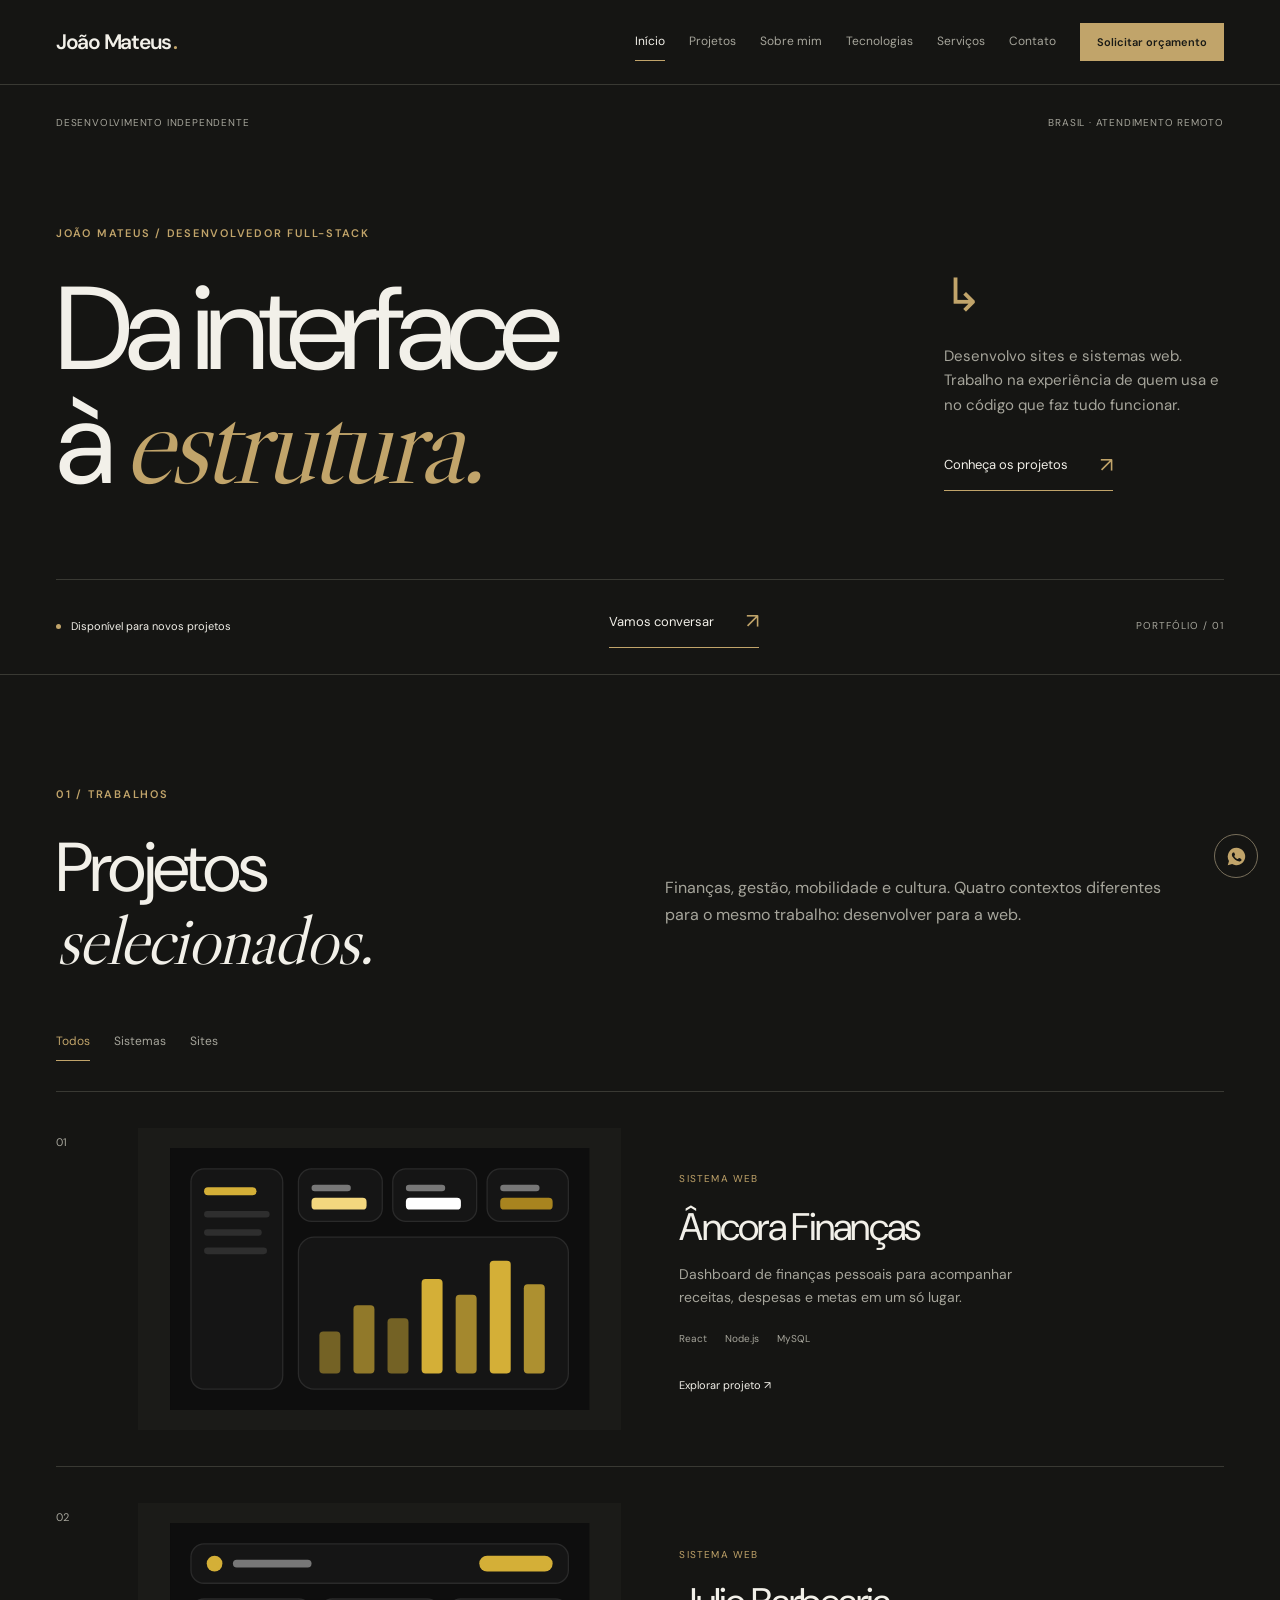
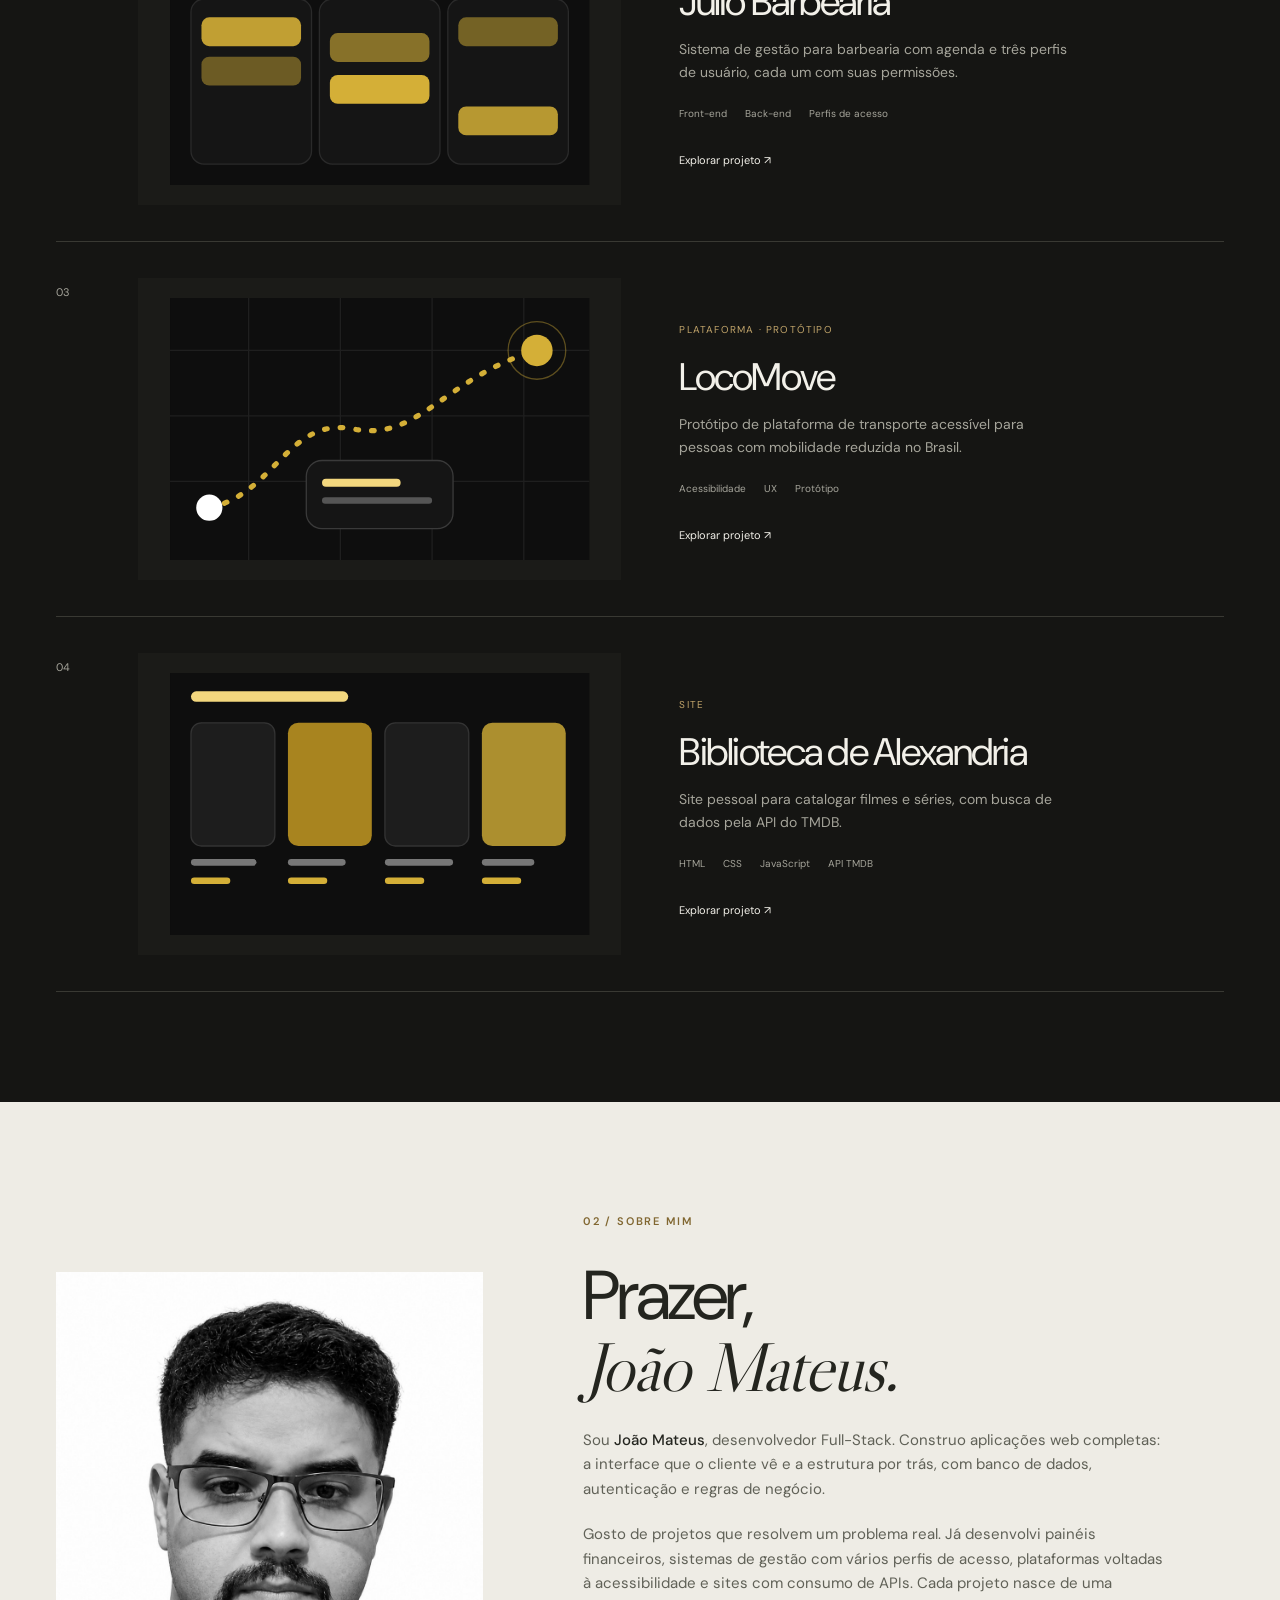
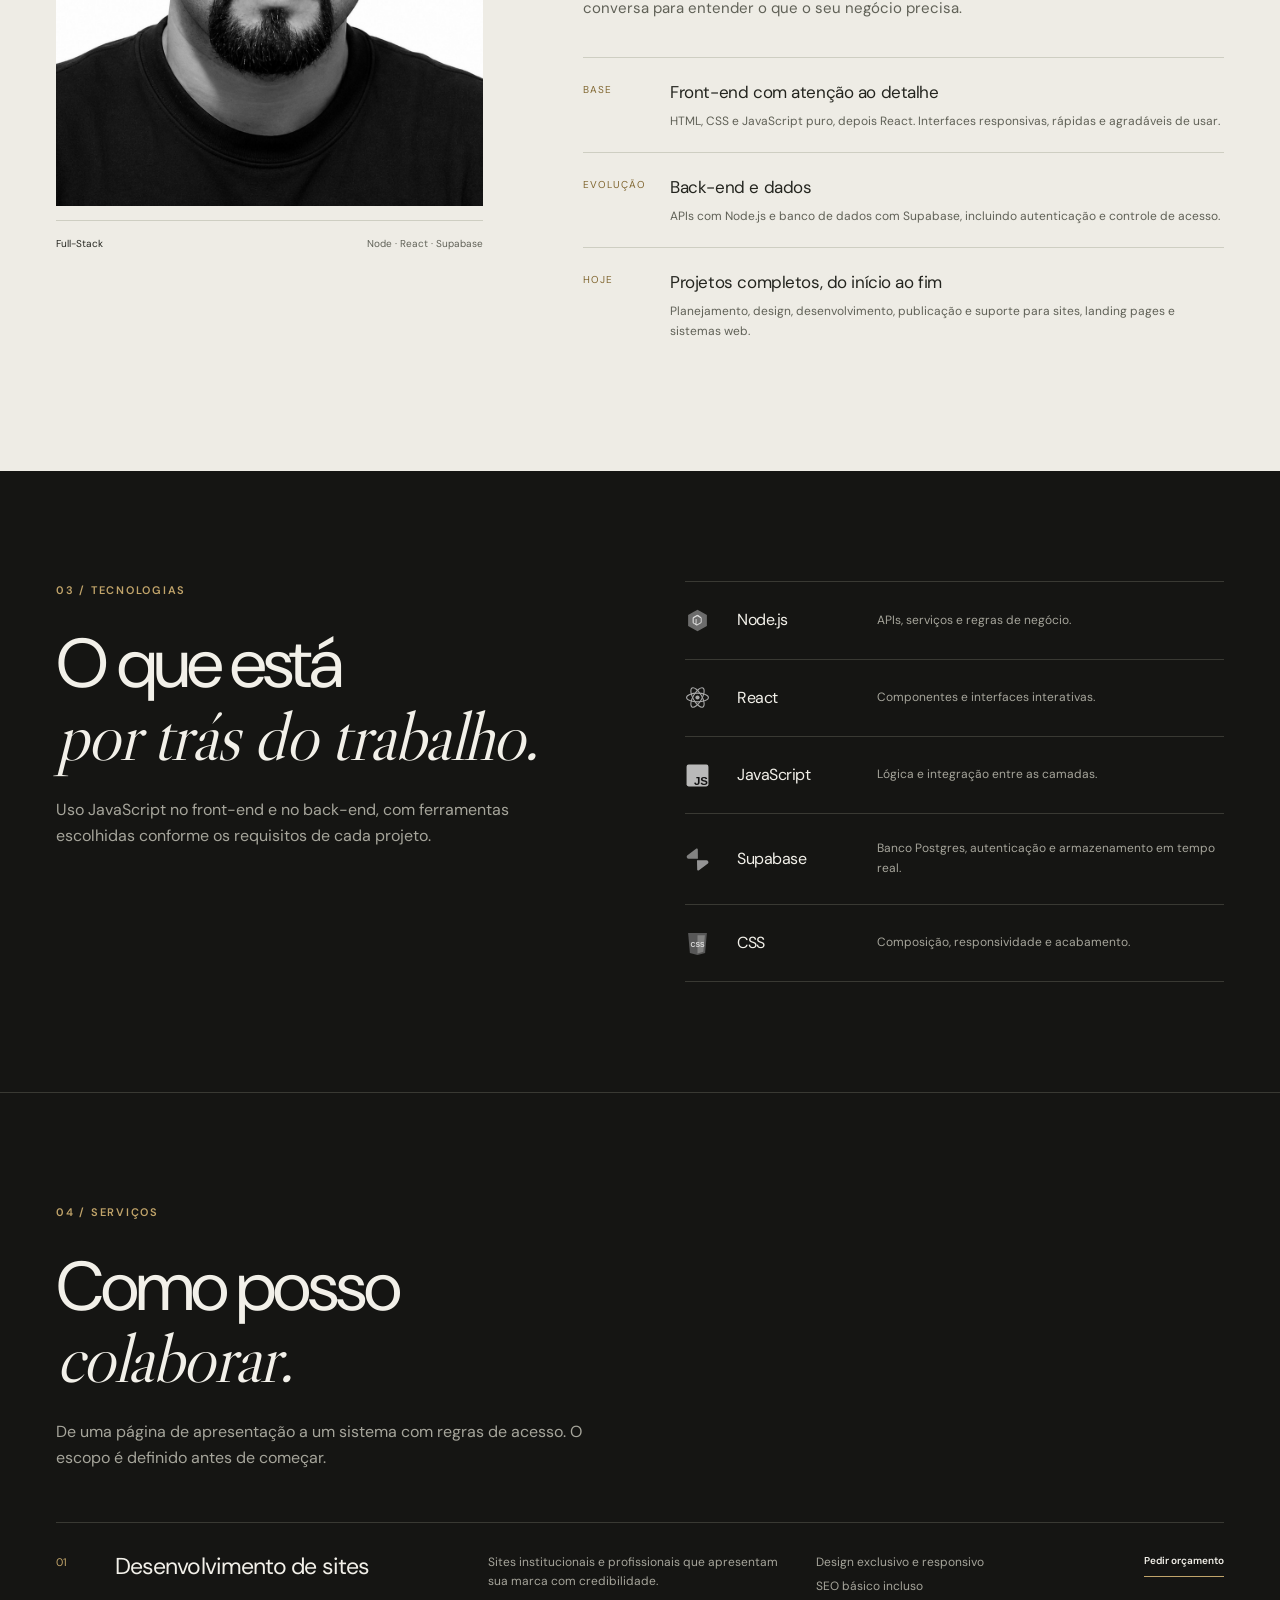
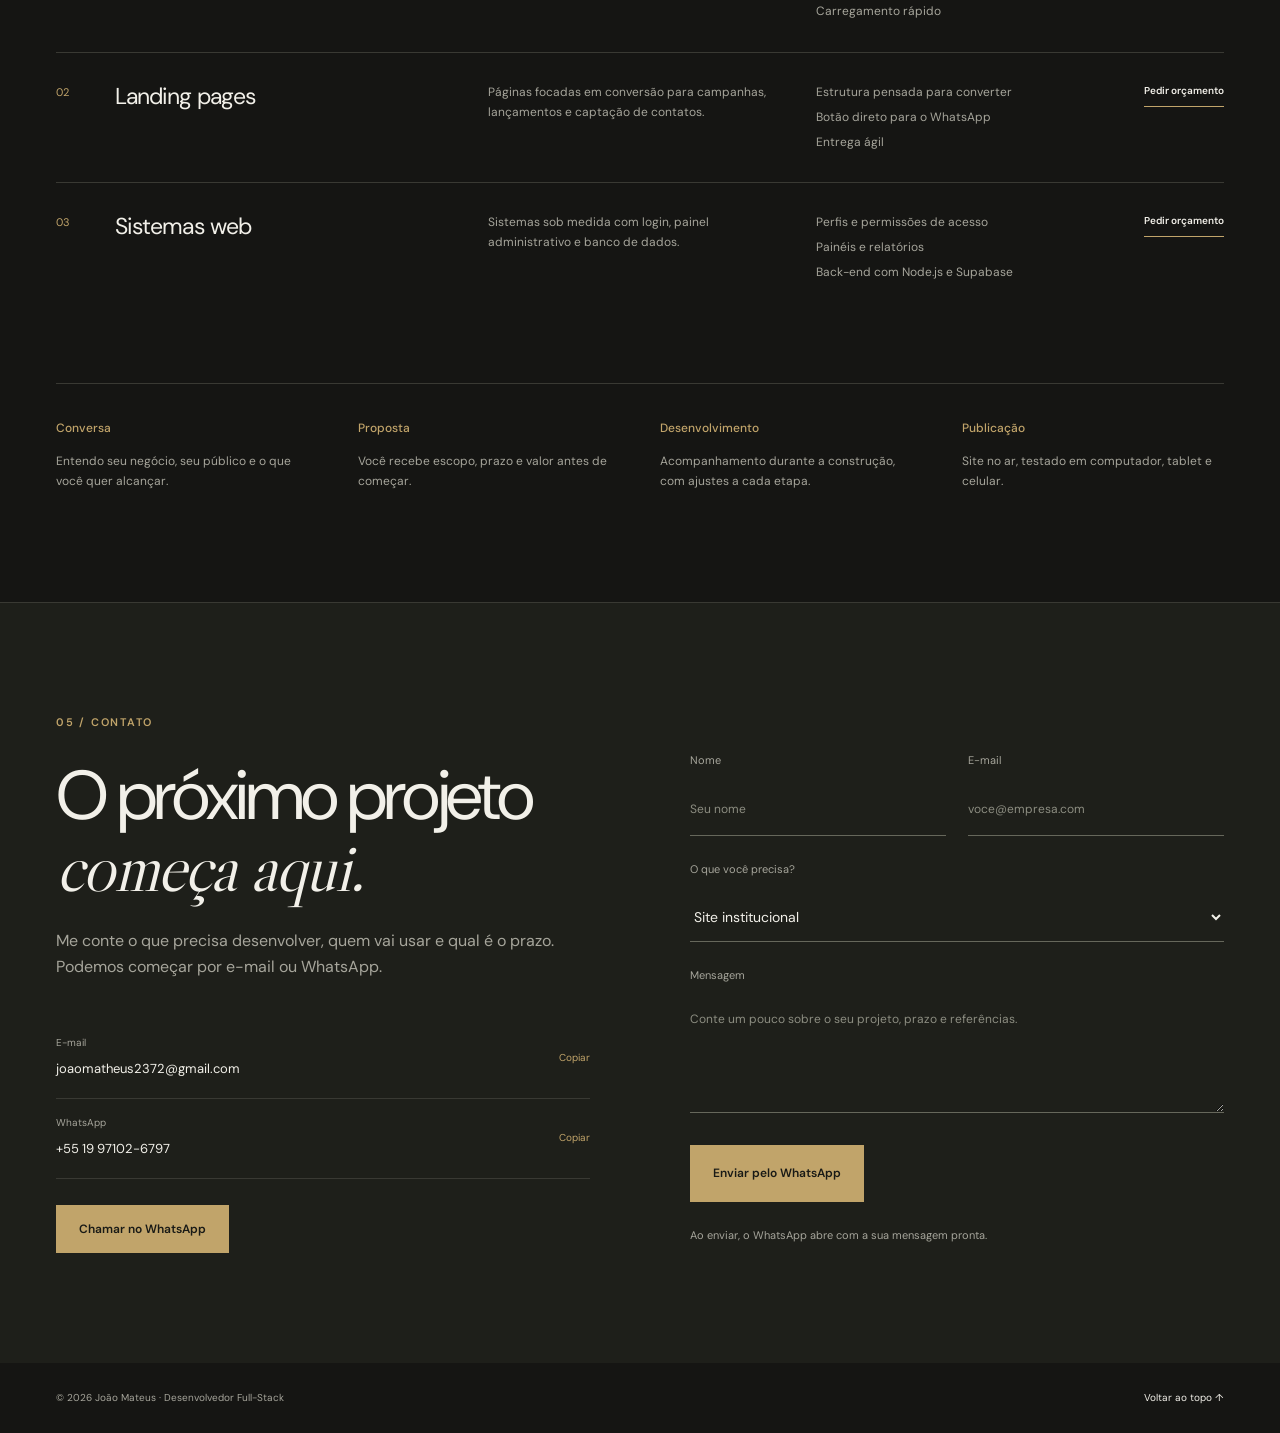
==== commit 43514ef5: "Usa index.html como pagina inicial" ====
--- a/index.html
+++ b/index.html
@@ -15,64 +15,73 @@
 <script type="application/ld+json">{"@context":"https://schema.org","@type":"Person","name":"João Mateus","jobTitle":"Desenvolvedor Full-Stack","email":"joaomatheus2372@gmail.com","telephone":"+55 19 97102-6797","knowsAbout":["Node.js","React","JavaScript","Supabase","CSS"]}</script>
 <link rel="preconnect" href="https://fonts.googleapis.com">
 <link rel="preconnect" href="https://fonts.gstatic.com" crossorigin>
-<link rel="stylesheet" href="https://fonts.googleapis.com/css2?family=Cormorant+Garamond:ital,wght@0,500;0,600;0,700;1,500;1,600&family=Manrope:wght@400;500;600;700;800&display=swap">
+<link rel="stylesheet" href="https://fonts.googleapis.com/css2?family=DM+Sans:wght@400;500;600;700&family=Libre+Caslon+Display&display=swap">
 <link rel="stylesheet" href="css/style.css">
 <script src="js/main.js" defer></script>
 </head>
 <body>
+<a class="skip-link" href="#conteudo">Pular para o conteúdo</a>
 
 <header class="nav">
   <div class="nav-in">
-    <a href="#inicio" class="logo" aria-label="João Mateus, início"><i>J</i>João Mateus</a>
+    <a href="#inicio" class="logo" aria-label="João Mateus, início">João Mateus<span class="logo-dot">.</span></a>
     <nav class="menu" id="menu" aria-label="Principal">
       <a class="l on" href="#inicio">Início</a>
+      <a class="l" href="#projetos">Projetos</a>
       <a class="l" href="#sobre">Sobre mim</a>
       <a class="l" href="#tecnologias">Tecnologias</a>
-      <a class="l" href="#projetos">Projetos</a>
       <a class="l" href="#servicos">Serviços</a>
       <a class="l" href="#contato">Contato</a>
       <a class="btn btn-gold sm" href="#contato">Solicitar orçamento</a>
     </nav>
-    <button class="burger" id="burger" aria-label="Abrir menu" aria-expanded="false">☰</button>
+    <button class="burger" id="burger" aria-label="Abrir menu" aria-controls="menu" aria-expanded="false">☰</button>
   </div>
 </header>
 
-<main>
+<main id="conteudo">
 <!-- INÍCIO -->
 <section id="inicio">
-  <div class="hero-bg" aria-hidden="true"><div class="orb a"></div><div class="orb b"></div></div>
-  <div class="wrap">
+  <div class="wrap">
+    <div class="hero-top"><span>Desenvolvimento independente</span><span>Brasil · Atendimento remoto</span></div>
     <div class="hero-grid">
       <div class="hero">
-        <span class="badge up"><span class="dot"></span>Disponível para novos projetos</span>
-        <h1 class="up d1">João<br><em class="gold">Mateus</em></h1>
-        <p class="role up d2"><b>Desenvolvedor Full-Stack</b> · criando <span class="typed" id="typed">sistemas web</span></p>
-        <p class="sub up d3">Transformo a ideia do seu negócio em um site rápido, bonito e pronto para vender. Do layout ao banco de dados, cuido de tudo para você só se preocupar com os clientes.</p>
-        <div class="cta up d4">
-          <a class="btn btn-gold" href="#contato">Solicitar orçamento →</a>
-          <a class="btn btn-line" href="#projetos">Ver projetos</a>
-        </div>
-      </div>
-      <aside class="hero-card up d3" aria-label="Resumo">
-        <div class="dots" aria-hidden="true"><i></i><i></i><i></i></div>
-        <div class="code" aria-hidden="true">
-<span class="k">const</span> joao = {<br>
-&nbsp;&nbsp;papel: <span class="s">"Full-Stack"</span>,<br>
-&nbsp;&nbsp;front: [<span class="s">"React"</span>, <span class="s">"CSS"</span>],<br>
-&nbsp;&nbsp;back: [<span class="s">"Node.js"</span>, <span class="s">"Supabase"</span>],<br>
-&nbsp;&nbsp;entrega: <span class="s">"sob medida"</span>,<br>
-&nbsp;&nbsp;<span class="c">// do design ao deploy</span><br>
-};</div>
-        <div class="avail"><span>Atendimento<br><strong>Todo o Brasil</strong></span><span class="avail-response">Resposta<br><strong>Pelo WhatsApp</strong></span></div>
-      </aside>
-    </div>
-    <div class="marquee" aria-hidden="true">
-      <div class="track">
-        <span>Node.js</span><span>React</span><span>JavaScript</span><span>Supabase</span><span>CSS</span>
-        <span>Node.js</span><span>React</span><span>JavaScript</span><span>Supabase</span><span>CSS</span>
-        <span>Node.js</span><span>React</span><span>JavaScript</span><span>Supabase</span><span>CSS</span>
-        <span>Node.js</span><span>React</span><span>JavaScript</span><span>Supabase</span><span>CSS</span>
-      </div>
+        <p class="eyebrow">João Mateus / Desenvolvedor Full-Stack</p>
+        <h1>Da interface<br>à <em>estrutura.</em></h1>
+      </div>
+      <div class="hero-note"><span class="note-mark" aria-hidden="true">↳</span><p>Desenvolvo sites e sistemas web. Trabalho na experiência de quem usa e no código que faz tudo funcionar.</p><a class="text-link" href="#projetos">Conheça os projetos <span aria-hidden="true">↗</span></a></div>
+    </div>
+    <div class="hero-bottom"><p><span class="status-dot"></span>Disponível para novos projetos</p><a href="#contato" class="text-link">Vamos conversar <span aria-hidden="true">↗</span></a><span class="hero-index">Portfólio / 01</span></div>
+  </div>
+</section>
+
+<!-- PROJETOS -->
+<section id="projetos">
+  <div class="wrap">
+    <span class="eyebrow rv">01 / Trabalhos</span>
+    <h2 class="h2 rv">Projetos<br><em>selecionados.</em></h2>
+    <p class="lead rv">Finanças, gestão, mobilidade e cultura. Quatro contextos diferentes para o mesmo trabalho: desenvolver para a web.</p>
+    <div class="filters rv" role="group" aria-label="Filtrar projetos">
+      <button class="chip" data-f="all" aria-pressed="true">Todos</button>
+      <button class="chip" data-f="sistema" aria-pressed="false">Sistemas</button>
+      <button class="chip" data-f="site" aria-pressed="false">Sites</button>
+    </div>
+    <div class="proj-grid">
+      <button class="card proj rv" data-cat="sistema" data-id="ancora" aria-label="Abrir detalhes de Âncora Finanças">
+        <div class="shot"><svg viewBox="0 0 320 200" aria-hidden="true"><rect width="320" height="200" fill="#0e0e0e"/><rect x="16" y="16" width="70" height="168" rx="10" fill="#151515" stroke="#2a2a2a"/><rect x="26" y="30" width="40" height="6" rx="3" fill="#d4af37"/><rect x="26" y="48" width="50" height="5" rx="2.500" fill="#2e2e2e"/><rect x="26" y="62" width="44" height="5" rx="2.500" fill="#2e2e2e"/><rect x="26" y="76" width="48" height="5" rx="2.500" fill="#2e2e2e"/><rect x="98" y="16" width="64" height="40" rx="10" fill="#151515" stroke="#2a2a2a"/><rect x="108" y="28" width="30" height="5" rx="2.500" fill="#777"/><rect x="108" y="38" width="42" height="9" rx="3" fill="#f3d77e"/><rect x="170" y="16" width="64" height="40" rx="10" fill="#151515" stroke="#2a2a2a"/><rect x="180" y="28" width="30" height="5" rx="2.500" fill="#777"/><rect x="180" y="38" width="42" height="9" rx="3" fill="#fff"/><rect x="242" y="16" width="62" height="40" rx="10" fill="#151515" stroke="#2a2a2a"/><rect x="252" y="28" width="30" height="5" rx="2.500" fill="#777"/><rect x="252" y="38" width="40" height="9" rx="3" fill="#a8841f"/><rect x="98" y="68" width="206" height="116" rx="12" fill="#151515" stroke="#2a2a2a"/><g fill="#d4af37"><rect x="114" y="140" width="16" height="32" rx="3" opacity=".5"/><rect x="140" y="120" width="16" height="52" rx="3" opacity=".65"/><rect x="166" y="130" width="16" height="42" rx="3" opacity=".5"/><rect x="192" y="100" width="16" height="72" rx="3"/><rect x="218" y="112" width="16" height="60" rx="3" opacity=".75"/><rect x="244" y="86" width="16" height="86" rx="3"/><rect x="270" y="104" width="16" height="68" rx="3" opacity=".8"/></g></svg></div>
+        <div class="proj-body"><small>Sistema web</small><h3>Âncora Finanças</h3><p>Dashboard de finanças pessoais para acompanhar receitas, despesas e metas em um só lugar.</p><div class="tags"><span>React</span><span>Node.js</span><span>MySQL</span></div><span class="project-open">Explorar projeto ↗</span></div>
+      </button>
+      <button class="card proj rv" data-cat="sistema" data-id="barbearia" aria-label="Abrir detalhes de Julio Barbearia">
+        <div class="shot"><svg viewBox="0 0 320 200" aria-hidden="true"><rect width="320" height="200" fill="#0e0e0e"/><rect x="16" y="16" width="288" height="30" rx="10" fill="#151515" stroke="#2a2a2a"/><circle cx="34" cy="31" r="6" fill="#d4af37"/><rect x="48" y="28" width="60" height="6" rx="3" fill="#777"/><rect x="236" y="25" width="56" height="12" rx="6" fill="#d4af37"/><g stroke="#2a2a2a" fill="#151515"><rect x="16" y="58" width="92" height="126" rx="10"/><rect x="114" y="58" width="92" height="126" rx="10"/><rect x="212" y="58" width="92" height="126" rx="10"/></g><g fill="#d4af37"><rect x="24" y="72" width="76" height="22" rx="6" opacity=".9"/><rect x="24" y="102" width="76" height="22" rx="6" opacity=".45"/><rect x="122" y="84" width="76" height="22" rx="6" opacity=".6"/><rect x="122" y="116" width="76" height="22" rx="6"/><rect x="220" y="72" width="76" height="22" rx="6" opacity=".5"/><rect x="220" y="140" width="76" height="22" rx="6" opacity=".85"/></g></svg></div>
+        <div class="proj-body"><small>Sistema web</small><h3>Julio Barbearia</h3><p>Sistema de gestão para barbearia com agenda e três perfis de usuário, cada um com suas permissões.</p><div class="tags"><span>Front-end</span><span>Back-end</span><span>Perfis de acesso</span></div><span class="project-open">Explorar projeto ↗</span></div>
+      </button>
+      <button class="card proj rv" data-cat="sistema" data-id="locomove" aria-label="Abrir detalhes de LocoMove">
+        <div class="shot"><svg viewBox="0 0 320 200" aria-hidden="true"><rect width="320" height="200" fill="#0e0e0e"/><g stroke="#1f1f1f" stroke-width="1"><path d="M0 40H320M0 90H320M0 140H320M60 0V200M130 0V200M200 0V200M270 0V200"/></g><path d="M30 160C80 150 90 90 140 100S210 60 280 40" fill="none" stroke="#d4af37" stroke-width="4" stroke-linecap="round" stroke-dasharray="2 10"/><circle cx="30" cy="160" r="10" fill="#fff"/><circle cx="280" cy="40" r="12" fill="#d4af37"/><circle cx="280" cy="40" r="22" fill="none" stroke="#d4af37" opacity=".4"/><rect x="104" y="124" width="112" height="52" rx="12" fill="#151515" stroke="#3a3a3a"/><rect x="116" y="138" width="60" height="6" rx="3" fill="#f3d77e"/><rect x="116" y="152" width="84" height="5" rx="2.500" fill="#555"/></svg></div>
+        <div class="proj-body"><small>Plataforma · Protótipo</small><h3>LocoMove</h3><p>Protótipo de plataforma de transporte acessível para pessoas com mobilidade reduzida no Brasil.</p><div class="tags"><span>Acessibilidade</span><span>UX</span><span>Protótipo</span></div><span class="project-open">Explorar projeto ↗</span></div>
+      </button>
+      <button class="card proj rv" data-cat="site" data-id="biblioteca" aria-label="Abrir detalhes de Biblioteca de Alexandria">
+        <div class="shot"><svg viewBox="0 0 320 200" aria-hidden="true"><rect width="320" height="200" fill="#0e0e0e"/><rect x="16" y="14" width="120" height="8" rx="4" fill="#f3d77e"/><g><rect x="16" y="38" width="64" height="94" rx="8" fill="#1d1d1d" stroke="#333"/><rect x="90" y="38" width="64" height="94" rx="8" fill="#a8841f"/><rect x="164" y="38" width="64" height="94" rx="8" fill="#1d1d1d" stroke="#333"/><rect x="238" y="38" width="64" height="94" rx="8" fill="#d4af37" opacity=".8"/></g><g fill="#777"><rect x="16" y="142" width="50" height="5" rx="2.500"/><rect x="90" y="142" width="44" height="5" rx="2.500"/><rect x="164" y="142" width="52" height="5" rx="2.500"/><rect x="238" y="142" width="40" height="5" rx="2.500"/></g><g fill="#d4af37"><rect x="16" y="156" width="30" height="5" rx="2.500"/><rect x="90" y="156" width="30" height="5" rx="2.500"/><rect x="164" y="156" width="30" height="5" rx="2.500"/><rect x="238" y="156" width="30" height="5" rx="2.500"/></g></svg></div>
+        <div class="proj-body"><small>Site</small><h3>Biblioteca de Alexandria</h3><p>Site pessoal para catalogar filmes e séries, com busca de dados pela API do TMDB.</p><div class="tags"><span>HTML</span><span>CSS</span><span>JavaScript</span><span>API TMDB</span></div><span class="project-open">Explorar projeto ↗</span></div>
+      </button>
     </div>
   </div>
 </section>
@@ -80,13 +89,13 @@
 <!-- SOBRE -->
 <section id="sobre">
   <div class="wrap about">
-    <div class="portrait rv" aria-hidden="true">
-      <span class="mono gold">JM</span>
+    <div class="portrait rv">
+      <img src="assets/Perfil%20menos%201mb%20para%20perfil.jpg" alt="Foto de João Mateus" width="1254" height="1254" loading="lazy" decoding="async">
       <div class="tag"><span>Full-Stack</span><b>Node · React · Supabase</b></div>
     </div>
     <div class="rv">
-      <span class="eyebrow">Sobre mim</span>
-      <h2 class="h2">Código limpo, <em class="gold">resultado visível.</em></h2>
+      <span class="eyebrow">02 / Sobre mim</span>
+      <h2 class="h2">Prazer,<br><em>João Mateus.</em></h2>
       <p>Sou <strong>João Mateus</strong>, desenvolvedor Full-Stack. Construo aplicações web completas: a interface que o cliente vê e a estrutura por trás, com banco de dados, autenticação e regras de negócio.</p>
       <p>Gosto de projetos que resolvem um problema real. Já desenvolvi painéis financeiros, sistemas de gestão com vários perfis de acesso, plataformas voltadas à acessibilidade e sites com consumo de APIs. Cada projeto nasce de uma conversa para entender o que o seu negócio precisa.</p>
       <div class="timeline">
@@ -101,94 +110,59 @@
 <!-- TECNOLOGIAS -->
 <section id="tecnologias">
   <div class="wrap">
-    <span class="eyebrow rv">Tecnologias</span>
-    <h2 class="h2 rv">Ferramentas que uso <em class="gold">todos os dias.</em></h2>
-    <p class="lead rv">Uma stack moderna, enxuta e escolhida para entregar velocidade, segurança e facilidade de manutenção.</p>
+    <span class="eyebrow rv">03 / Tecnologias</span>
+    <h2 class="h2 rv">O que está<br><em>por trás do trabalho.</em></h2>
+    <p class="lead rv">Uso JavaScript no front-end e no back-end, com ferramentas escolhidas conforme os requisitos de cada projeto.</p>
     <div class="tech-grid">
-      <article class="card tech rv" data-tilt>
+      <article class="card tech rv">
         <div class="ico"><svg viewBox="0 0 24 24" aria-hidden="true"><path d="M12 1.6 3 6.8v10.4l9 5.2 9-5.2V6.8z" fill="#339933"/><path d="M12 6.6c-.3 0-.5.1-.7.2L8 8.7c-.4.2-.7.7-.7 1.2v3.8c0 .5.3 1 .7 1.2l1 .6c.5.2.7.2.9.2.8 0 1.2-.5 1.2-1.3v-3.7c0-.1-.1-.2-.2-.2h-.5c-.1 0-.2.1-.2.2v3.7c0 .3-.3.6-.7.4l-1-.6c0 0-.1-.1-.1-.1V9.9l3.3-1.9h.1l3.3 1.9v3.8l-3.3 1.9c-.1.1-.3.1-.4 0l-.8-.5c-.1 0-.1 0-.2 0-.4.2-.5.3-.9.4-.1 0-.2.1 0 .3l1.100.7c.2.100.5.2.7.2.3 0 .5-.1.7-.2l3.300-1.900c.4-.2.7-.7.7-1.200V9.900c0-.5-.3-1-.7-1.200L12.700 6.800c-.2-.1-.4-.2-.7-.2z" fill="#fff"/></svg></div>
-        <h3>Node.js</h3><p>APIs e serviços de back-end rápidos e escaláveis.</p>
-        <div class="bar"><i class="level-88"></i></div>
-      </article>
-      <article class="card tech rv" data-tilt>
+        <h3>Node.js</h3><p>APIs, serviços e regras de negócio.</p>
+      </article>
+      <article class="card tech rv">
         <div class="ico"><svg viewBox="-12 -12 24 24" aria-hidden="true"><g fill="none" stroke="#61DAFB" stroke-width="1"><ellipse rx="10.5" ry="4.2"/><ellipse rx="10.5" ry="4.2" transform="rotate(60)"/><ellipse rx="10.5" ry="4.2" transform="rotate(120)"/></g><circle r="2" fill="#61DAFB"/></svg></div>
-        <h3>React</h3><p>Interfaces dinâmicas, componentizadas e de alta performance.</p>
-        <div class="bar"><i class="level-90"></i></div>
-      </article>
-      <article class="card tech rv" data-tilt>
+        <h3>React</h3><p>Componentes e interfaces interativas.</p>
+      </article>
+      <article class="card tech rv">
         <div class="ico"><svg viewBox="0 0 24 24" aria-hidden="true"><rect x="1.5" y="1.5" width="21" height="21" rx="2" fill="#F7DF1E"/><text x="22" y="21" text-anchor="end" font-family="Arial,sans-serif" font-weight="800" font-size="11" fill="#111">JS</text></svg></div>
-        <h3>JavaScript</h3><p>A linguagem que dá vida ao front-end e ao back-end.</p>
-        <div class="bar"><i class="level-92"></i></div>
-      </article>
-      <article class="card tech rv" data-tilt>
+        <h3>JavaScript</h3><p>Lógica e integração entre as camadas.</p>
+      </article>
+      <article class="card tech rv">
         <div class="ico"><svg viewBox="0 0 24 24" aria-hidden="true"><path d="M13.4 22.3c-.5.7-1.7.3-1.7-.6l-.2-8.900h9.100c1.600 0 2.500 1.900 1.400 3.100z" fill="#3ECF8E"/><path d="M10.600 1.700c.5-.7 1.700-.3 1.700.6l.1 8.900H3.500c-1.600 0-2.500-1.900-1.400-3.100z" fill="#3ECF8E" opacity=".85"/></svg></div>
         <h3>Supabase</h3><p>Banco Postgres, autenticação e armazenamento em tempo real.</p>
-        <div class="bar"><i class="level-84"></i></div>
-      </article>
-      <article class="card tech rv" data-tilt>
+      </article>
+      <article class="card tech rv">
         <div class="ico"><svg viewBox="0 0 24 24" aria-hidden="true"><path d="M3 2l1.700 19L12 23l7.300-2L21 2z" fill="#1572B6"/><path d="M12 4v17.600l5.600-1.600L19.100 4z" fill="#33A9DC"/><text x="12" y="15" text-anchor="middle" font-family="Arial,sans-serif" font-weight="800" font-size="6.500" fill="#fff">CSS</text></svg></div>
-        <h3>CSS</h3><p>Layouts responsivos, animações suaves e design refinado.</p>
-        <div class="bar"><i class="level-93"></i></div>
-      </article>
-    </div>
-  </div>
-</section>
-
-<!-- PROJETOS -->
-<section id="projetos">
-  <div class="wrap">
-    <span class="eyebrow rv">Projetos</span>
-    <h2 class="h2 rv">Trabalhos que <em class="gold">falam por mim.</em></h2>
-    <p class="lead rv">Uma seleção de sistemas e sites que desenvolvi. Clique em um projeto para ver os detalhes.</p>
-    <div class="filters rv" role="group" aria-label="Filtrar projetos">
-      <button class="chip" data-f="all" aria-pressed="true">Todos</button>
-      <button class="chip" data-f="sistema" aria-pressed="false">Sistemas</button>
-      <button class="chip" data-f="site" aria-pressed="false">Sites</button>
-    </div>
-    <div class="proj-grid">
-      <button class="card proj rv" data-cat="sistema" data-id="ancora" aria-label="Abrir detalhes de Âncora Finanças">
-        <div class="shot"><svg viewBox="0 0 320 200" aria-hidden="true"><rect width="320" height="200" fill="#0e0e0e"/><rect x="16" y="16" width="70" height="168" rx="10" fill="#151515" stroke="#2a2a2a"/><rect x="26" y="30" width="40" height="6" rx="3" fill="#d4af37"/><rect x="26" y="48" width="50" height="5" rx="2.500" fill="#2e2e2e"/><rect x="26" y="62" width="44" height="5" rx="2.500" fill="#2e2e2e"/><rect x="26" y="76" width="48" height="5" rx="2.500" fill="#2e2e2e"/><rect x="98" y="16" width="64" height="40" rx="10" fill="#151515" stroke="#2a2a2a"/><rect x="108" y="28" width="30" height="5" rx="2.500" fill="#777"/><rect x="108" y="38" width="42" height="9" rx="3" fill="#f3d77e"/><rect x="170" y="16" width="64" height="40" rx="10" fill="#151515" stroke="#2a2a2a"/><rect x="180" y="28" width="30" height="5" rx="2.500" fill="#777"/><rect x="180" y="38" width="42" height="9" rx="3" fill="#fff"/><rect x="242" y="16" width="62" height="40" rx="10" fill="#151515" stroke="#2a2a2a"/><rect x="252" y="28" width="30" height="5" rx="2.500" fill="#777"/><rect x="252" y="38" width="40" height="9" rx="3" fill="#a8841f"/><rect x="98" y="68" width="206" height="116" rx="12" fill="#151515" stroke="#2a2a2a"/><g fill="#d4af37"><rect x="114" y="140" width="16" height="32" rx="3" opacity=".5"/><rect x="140" y="120" width="16" height="52" rx="3" opacity=".65"/><rect x="166" y="130" width="16" height="42" rx="3" opacity=".5"/><rect x="192" y="100" width="16" height="72" rx="3"/><rect x="218" y="112" width="16" height="60" rx="3" opacity=".75"/><rect x="244" y="86" width="16" height="86" rx="3"/><rect x="270" y="104" width="16" height="68" rx="3" opacity=".8"/></g></svg></div>
-        <div class="proj-body"><small>Sistema web</small><h3>Âncora Finanças</h3><p>Dashboard de finanças pessoais para acompanhar receitas, despesas e metas em um só lugar.</p><div class="tags"><span>React</span><span>Node.js</span><span>MySQL</span></div></div>
-      </button>
-      <button class="card proj rv" data-cat="sistema" data-id="barbearia" aria-label="Abrir detalhes de Julio Barbearia">
-        <div class="shot"><svg viewBox="0 0 320 200" aria-hidden="true"><rect width="320" height="200" fill="#0e0e0e"/><rect x="16" y="16" width="288" height="30" rx="10" fill="#151515" stroke="#2a2a2a"/><circle cx="34" cy="31" r="6" fill="#d4af37"/><rect x="48" y="28" width="60" height="6" rx="3" fill="#777"/><rect x="236" y="25" width="56" height="12" rx="6" fill="#d4af37"/><g stroke="#2a2a2a" fill="#151515"><rect x="16" y="58" width="92" height="126" rx="10"/><rect x="114" y="58" width="92" height="126" rx="10"/><rect x="212" y="58" width="92" height="126" rx="10"/></g><g fill="#d4af37"><rect x="24" y="72" width="76" height="22" rx="6" opacity=".9"/><rect x="24" y="102" width="76" height="22" rx="6" opacity=".45"/><rect x="122" y="84" width="76" height="22" rx="6" opacity=".6"/><rect x="122" y="116" width="76" height="22" rx="6"/><rect x="220" y="72" width="76" height="22" rx="6" opacity=".5"/><rect x="220" y="140" width="76" height="22" rx="6" opacity=".85"/></g></svg></div>
-        <div class="proj-body"><small>Sistema web</small><h3>Julio Barbearia</h3><p>Sistema de gestão para barbearia com agenda e três perfis de usuário, cada um com suas permissões.</p><div class="tags"><span>Front-end</span><span>Back-end</span><span>Perfis de acesso</span></div></div>
-      </button>
-      <button class="card proj rv" data-cat="sistema" data-id="locomove" aria-label="Abrir detalhes de LocoMove">
-        <div class="shot"><svg viewBox="0 0 320 200" aria-hidden="true"><rect width="320" height="200" fill="#0e0e0e"/><g stroke="#1f1f1f" stroke-width="1"><path d="M0 40H320M0 90H320M0 140H320M60 0V200M130 0V200M200 0V200M270 0V200"/></g><path d="M30 160C80 150 90 90 140 100S210 60 280 40" fill="none" stroke="#d4af37" stroke-width="4" stroke-linecap="round" stroke-dasharray="2 10"/><circle cx="30" cy="160" r="10" fill="#fff"/><circle cx="280" cy="40" r="12" fill="#d4af37"/><circle cx="280" cy="40" r="22" fill="none" stroke="#d4af37" opacity=".4"/><rect x="104" y="124" width="112" height="52" rx="12" fill="#151515" stroke="#3a3a3a"/><rect x="116" y="138" width="60" height="6" rx="3" fill="#f3d77e"/><rect x="116" y="152" width="84" height="5" rx="2.500" fill="#555"/></svg></div>
-        <div class="proj-body"><small>Plataforma · Protótipo</small><h3>LocoMove</h3><p>Protótipo de plataforma de transporte acessível para pessoas com mobilidade reduzida no Brasil.</p><div class="tags"><span>Acessibilidade</span><span>UX</span><span>Protótipo</span></div></div>
-      </button>
-      <button class="card proj rv" data-cat="site" data-id="biblioteca" aria-label="Abrir detalhes de Biblioteca de Alexandria">
-        <div class="shot"><svg viewBox="0 0 320 200" aria-hidden="true"><rect width="320" height="200" fill="#0e0e0e"/><rect x="16" y="14" width="120" height="8" rx="4" fill="#f3d77e"/><g><rect x="16" y="38" width="64" height="94" rx="8" fill="#1d1d1d" stroke="#333"/><rect x="90" y="38" width="64" height="94" rx="8" fill="#a8841f"/><rect x="164" y="38" width="64" height="94" rx="8" fill="#1d1d1d" stroke="#333"/><rect x="238" y="38" width="64" height="94" rx="8" fill="#d4af37" opacity=".8"/></g><g fill="#777"><rect x="16" y="142" width="50" height="5" rx="2.500"/><rect x="90" y="142" width="44" height="5" rx="2.500"/><rect x="164" y="142" width="52" height="5" rx="2.500"/><rect x="238" y="142" width="40" height="5" rx="2.500"/></g><g fill="#d4af37"><rect x="16" y="156" width="30" height="5" rx="2.500"/><rect x="90" y="156" width="30" height="5" rx="2.500"/><rect x="164" y="156" width="30" height="5" rx="2.500"/><rect x="238" y="156" width="30" height="5" rx="2.500"/></g></svg></div>
-        <div class="proj-body"><small>Site</small><h3>Biblioteca de Alexandria</h3><p>Site pessoal para catalogar filmes e séries, com busca de dados pela API do TMDB.</p><div class="tags"><span>HTML</span><span>CSS</span><span>JavaScript</span><span>API TMDB</span></div></div>
-      </button>
-    </div>
-  </div>
-</section>
+        <h3>CSS</h3><p>Composição, responsividade e acabamento.</p>
+      </article>
+    </div>
+  </div>
+</section>
+
+
 
 <!-- SERVIÇOS -->
 <section id="servicos">
   <div class="wrap">
-    <span class="eyebrow rv">Serviços</span>
-    <h2 class="h2 rv">Soluções para <em class="gold">cada etapa do seu negócio.</em></h2>
-    <p class="lead rv">Do primeiro contato com os clientes até a gestão do dia a dia, eu desenvolvo a ferramenta certa.</p>
+    <span class="eyebrow rv">04 / Serviços</span>
+    <h2 class="h2 rv">Como posso<br><em>colaborar.</em></h2>
+    <p class="lead rv">De uma página de apresentação a um sistema com regras de acesso. O escopo é definido antes de começar.</p>
     <div class="srv-grid">
       <article class="card srv rv">
-        <div class="n"><svg viewBox="0 0 24 24" aria-hidden="true"><rect x="3" y="4" width="18" height="14" rx="2"/><path d="M8 21h8M12 18v3"/></svg></div>
+        <div class="n" aria-hidden="true">↗</div>
         <h3>Desenvolvimento de sites</h3>
         <p>Sites institucionais e profissionais que apresentam sua marca com credibilidade.</p>
         <ul><li>Design exclusivo e responsivo</li><li>SEO básico incluso</li><li>Carregamento rápido</li></ul>
         <a class="btn btn-line sm" href="#contato" data-svc="site institucional">Pedir orçamento</a>
       </article>
       <article class="card srv rv">
-        <div class="n"><svg viewBox="0 0 24 24" aria-hidden="true"><path d="M13 2 4 14h7l-1 8 9-12h-7z"/></svg></div>
+        <div class="n" aria-hidden="true">↗</div>
         <h3>Landing pages</h3>
         <p>Páginas focadas em conversão para campanhas, lançamentos e captação de contatos.</p>
         <ul><li>Estrutura pensada para converter</li><li>Botão direto para o WhatsApp</li><li>Entrega ágil</li></ul>
         <a class="btn btn-line sm" href="#contato" data-svc="landing page">Pedir orçamento</a>
       </article>
       <article class="card srv rv">
-        <div class="n"><svg viewBox="0 0 24 24" aria-hidden="true"><ellipse cx="12" cy="6" rx="8" ry="3"/><path d="M4 6v6c0 1.700 3.600 3 8 3s8-1.300 8-3V6M4 12v6c0 1.700 3.600 3 8 3s8-1.300 8-3v-6"/></svg></div>
+        <div class="n" aria-hidden="true">↗</div>
         <h3>Sistemas web</h3>
         <p>Sistemas sob medida com login, painel administrativo e banco de dados.</p>
         <ul><li>Perfis e permissões de acesso</li><li>Painéis e relatórios</li><li>Back-end com Node.js e Supabase</li></ul>
@@ -208,9 +182,9 @@
 <section id="contato">
   <div class="wrap contact">
     <div class="rv">
-      <span class="eyebrow">Contato</span>
-      <h2 class="h2">Vamos tirar seu <em class="gold">projeto do papel?</em></h2>
-      <p class="lead">Conte o que você precisa. Respondo com uma proposta clara, sem compromisso.</p>
+      <span class="eyebrow">05 / Contato</span>
+      <h2 class="h2">O próximo projeto<br><em>começa aqui.</em></h2>
+      <p class="lead">Me conte o que precisa desenvolver, quem vai usar e qual é o prazo. Podemos começar por e-mail ou WhatsApp.</p>
       <div class="ctt-list">
         <div class="ctt"><span class="ic"><svg viewBox="0 0 24 24" aria-hidden="true"><rect x="3" y="5" width="18" height="14" rx="2"/><path d="m3 7 9 6 9-6"/></svg></span><div><small>E-mail</small><span class="v" id="mail">joaomatheus2372@gmail.com</span></div><button class="copy" data-copy="joaomatheus2372@gmail.com">Copiar</button></div>
         <div class="ctt"><span class="ic"><svg viewBox="0 0 24 24" aria-hidden="true"><path d="M21 12a8.500 8.500 0 0 1-12.500 7.500L3 21l1.500-5.300A8.500 8.500 0 1 1 21 12z"/></svg></span><div><small>WhatsApp</small><span class="v">+55 19 97102-6797</span></div><button class="copy" data-copy="+55 19 97102-6797">Copiar</button></div>
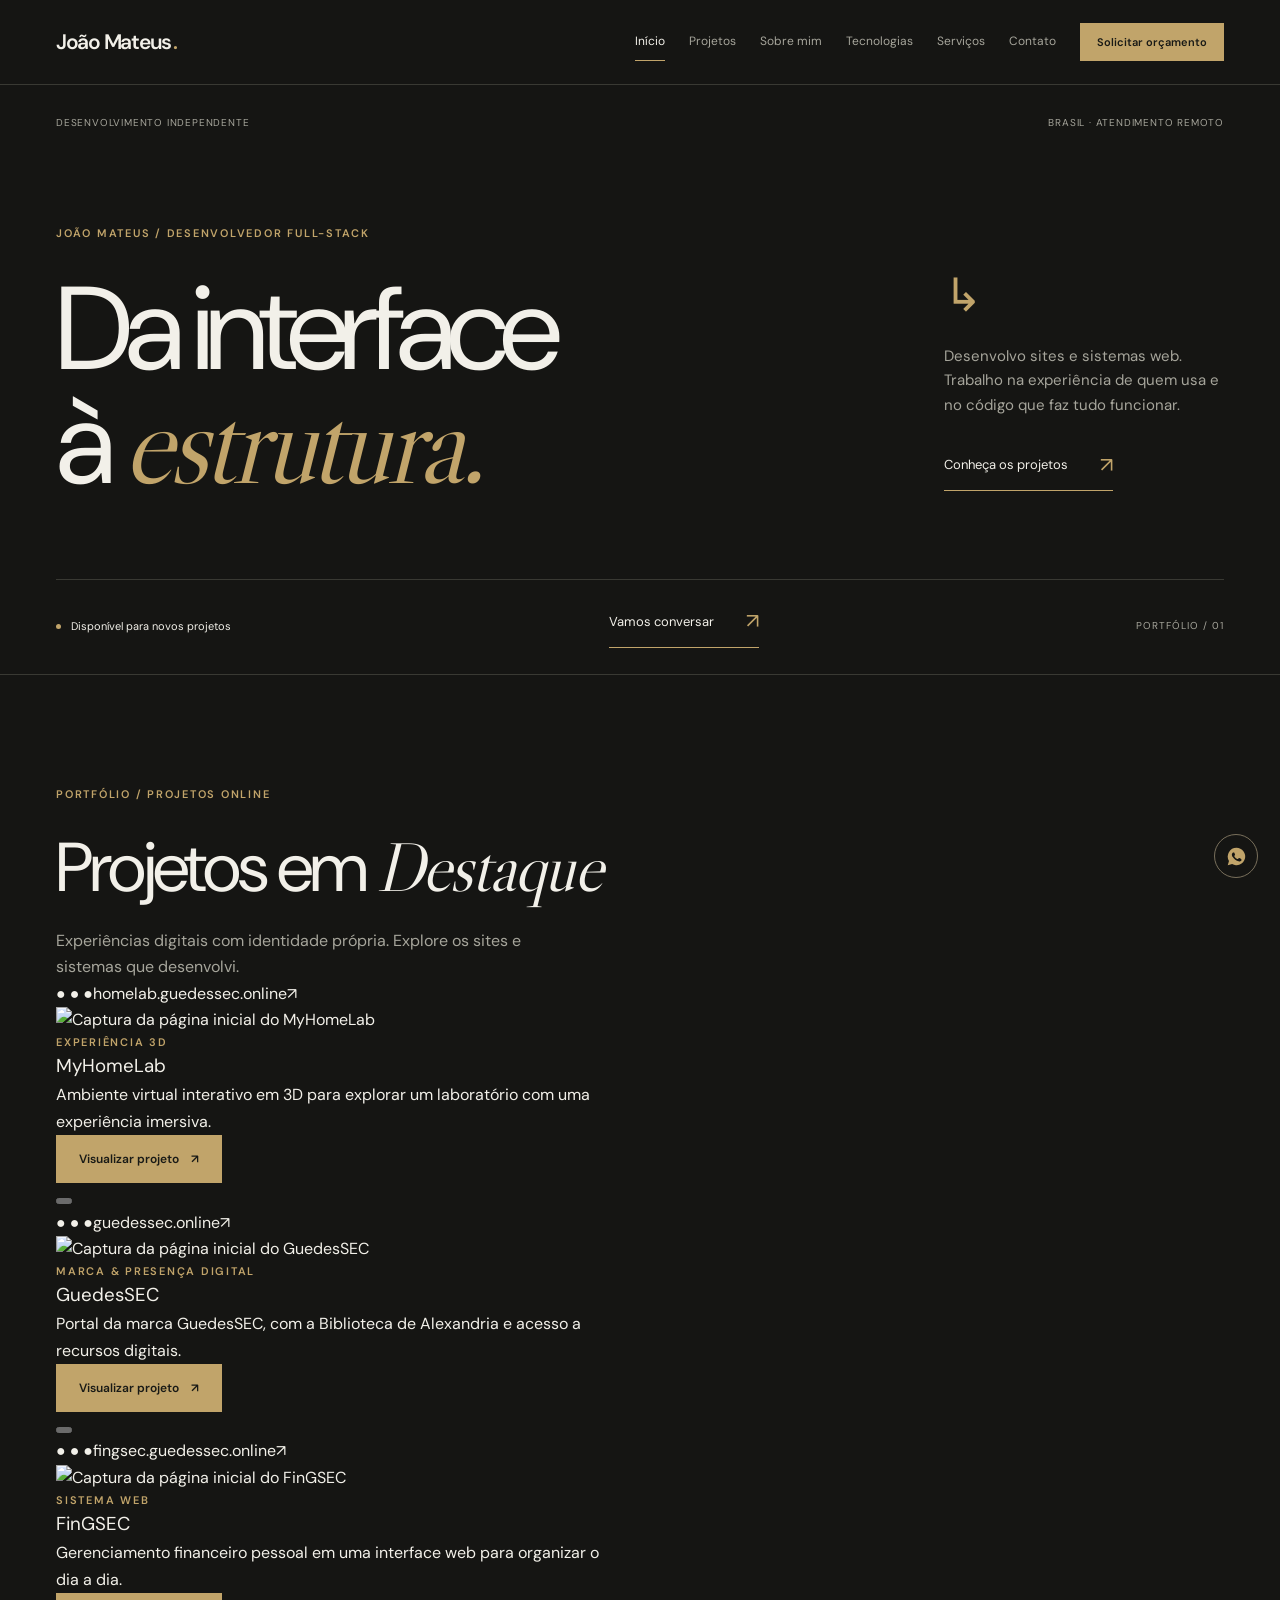
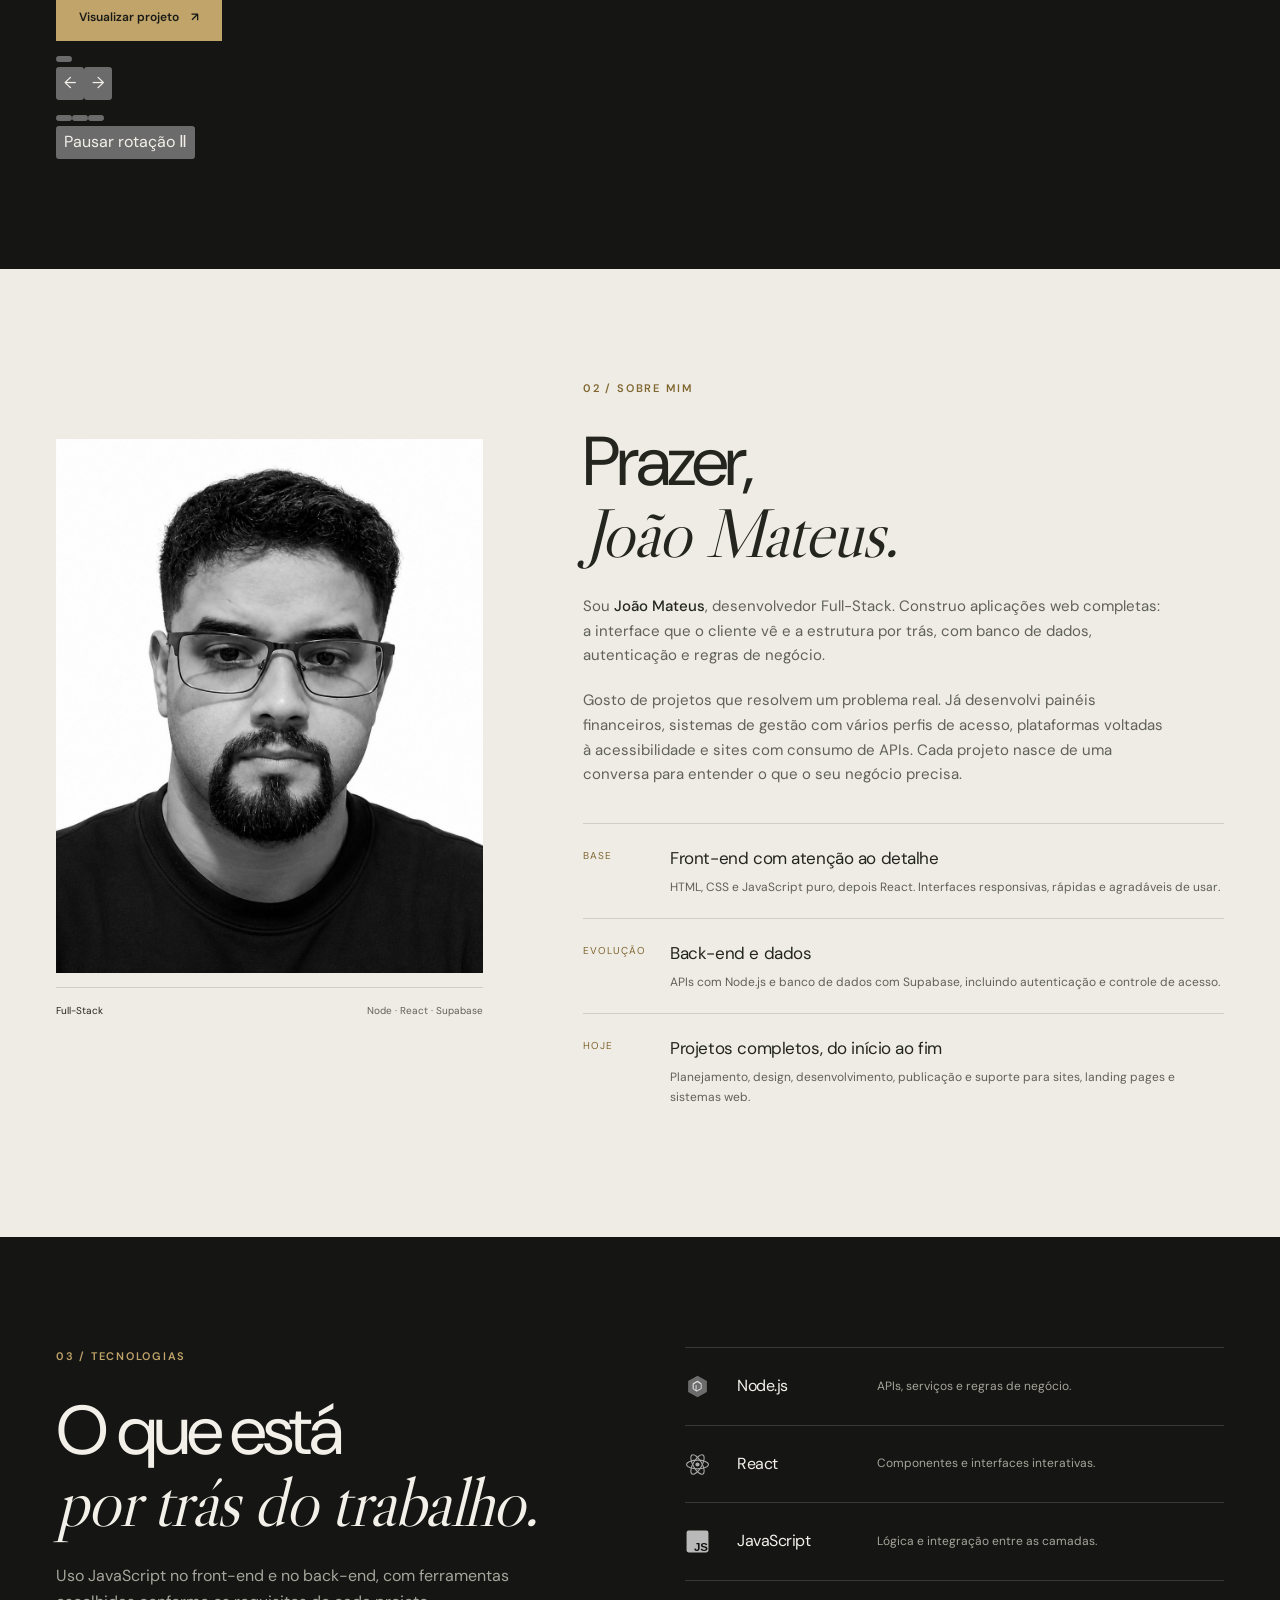
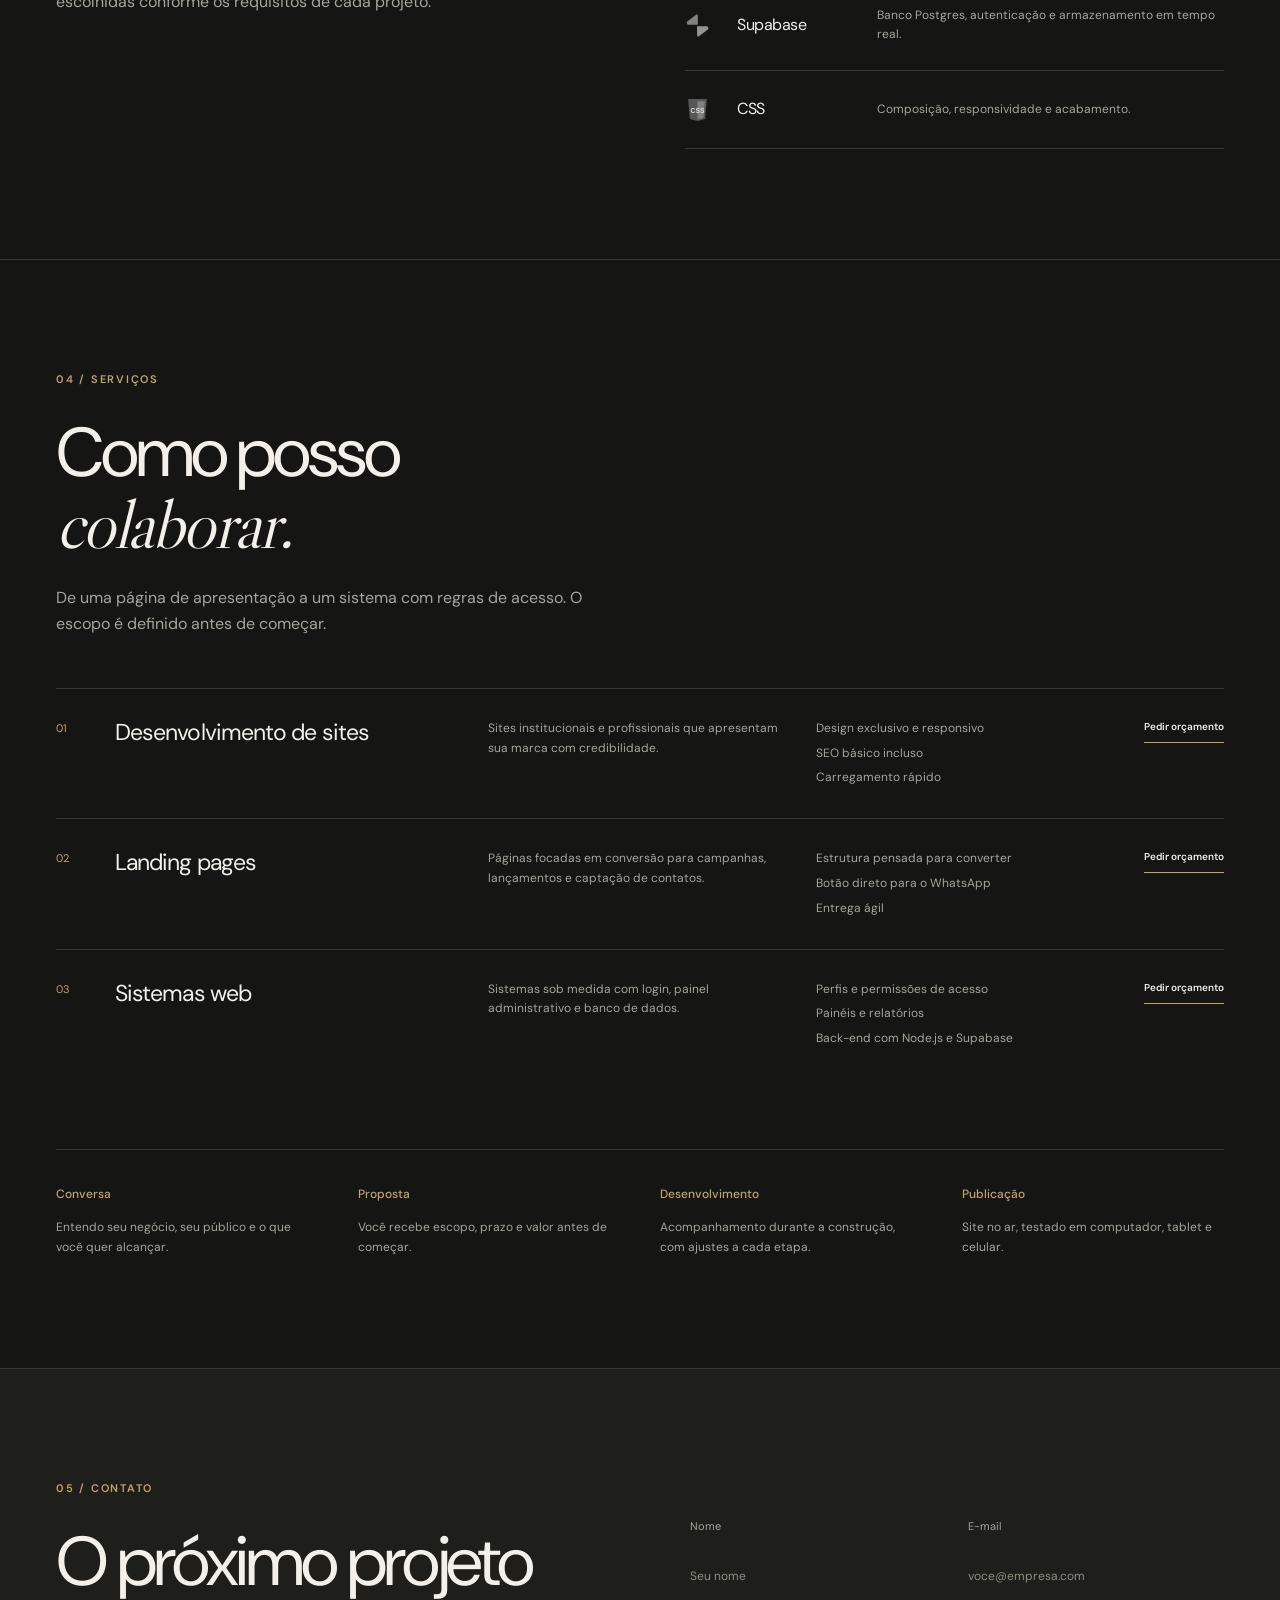
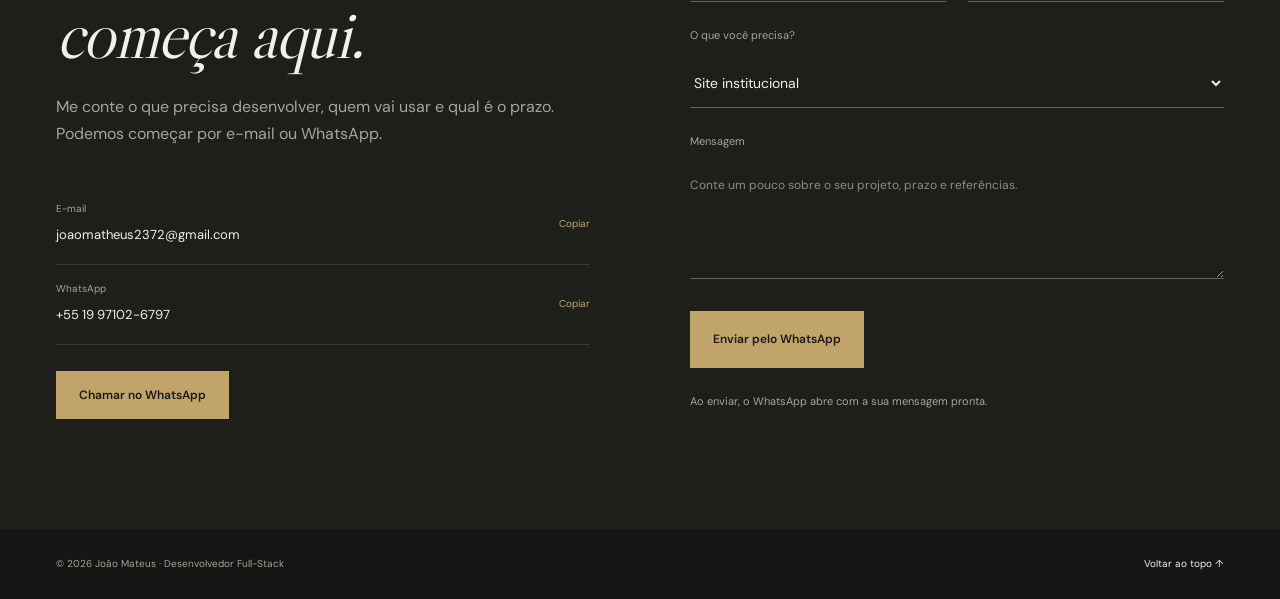
==== commit b93d571c: "Update index.html" ====
--- a/index.html
+++ b/index.html
@@ -17,7 +17,9 @@
 <link rel="preconnect" href="https://fonts.gstatic.com" crossorigin>
 <link rel="stylesheet" href="https://fonts.googleapis.com/css2?family=DM+Sans:wght@400;500;600;700&family=Libre+Caslon+Display&display=swap">
 <link rel="stylesheet" href="css/style.css">
+<link rel="stylesheet" href="css/portfolio.css">
 <script src="js/main.js" defer></script>
+<script src="js/portfolio.js" defer></script>
 </head>
 <body>
 <a class="skip-link" href="#conteudo">Pular para o conteúdo</a>
@@ -57,32 +59,29 @@
 <!-- PROJETOS -->
 <section id="projetos">
   <div class="wrap">
-    <span class="eyebrow rv">01 / Trabalhos</span>
-    <h2 class="h2 rv">Projetos<br><em>selecionados.</em></h2>
-    <p class="lead rv">Finanças, gestão, mobilidade e cultura. Quatro contextos diferentes para o mesmo trabalho: desenvolver para a web.</p>
-    <div class="filters rv" role="group" aria-label="Filtrar projetos">
-      <button class="chip" data-f="all" aria-pressed="true">Todos</button>
-      <button class="chip" data-f="sistema" aria-pressed="false">Sistemas</button>
-      <button class="chip" data-f="site" aria-pressed="false">Sites</button>
-    </div>
-    <div class="proj-grid">
-      <button class="card proj rv" data-cat="sistema" data-id="ancora" aria-label="Abrir detalhes de Âncora Finanças">
-        <div class="shot"><svg viewBox="0 0 320 200" aria-hidden="true"><rect width="320" height="200" fill="#0e0e0e"/><rect x="16" y="16" width="70" height="168" rx="10" fill="#151515" stroke="#2a2a2a"/><rect x="26" y="30" width="40" height="6" rx="3" fill="#d4af37"/><rect x="26" y="48" width="50" height="5" rx="2.500" fill="#2e2e2e"/><rect x="26" y="62" width="44" height="5" rx="2.500" fill="#2e2e2e"/><rect x="26" y="76" width="48" height="5" rx="2.500" fill="#2e2e2e"/><rect x="98" y="16" width="64" height="40" rx="10" fill="#151515" stroke="#2a2a2a"/><rect x="108" y="28" width="30" height="5" rx="2.500" fill="#777"/><rect x="108" y="38" width="42" height="9" rx="3" fill="#f3d77e"/><rect x="170" y="16" width="64" height="40" rx="10" fill="#151515" stroke="#2a2a2a"/><rect x="180" y="28" width="30" height="5" rx="2.500" fill="#777"/><rect x="180" y="38" width="42" height="9" rx="3" fill="#fff"/><rect x="242" y="16" width="62" height="40" rx="10" fill="#151515" stroke="#2a2a2a"/><rect x="252" y="28" width="30" height="5" rx="2.500" fill="#777"/><rect x="252" y="38" width="40" height="9" rx="3" fill="#a8841f"/><rect x="98" y="68" width="206" height="116" rx="12" fill="#151515" stroke="#2a2a2a"/><g fill="#d4af37"><rect x="114" y="140" width="16" height="32" rx="3" opacity=".5"/><rect x="140" y="120" width="16" height="52" rx="3" opacity=".65"/><rect x="166" y="130" width="16" height="42" rx="3" opacity=".5"/><rect x="192" y="100" width="16" height="72" rx="3"/><rect x="218" y="112" width="16" height="60" rx="3" opacity=".75"/><rect x="244" y="86" width="16" height="86" rx="3"/><rect x="270" y="104" width="16" height="68" rx="3" opacity=".8"/></g></svg></div>
-        <div class="proj-body"><small>Sistema web</small><h3>Âncora Finanças</h3><p>Dashboard de finanças pessoais para acompanhar receitas, despesas e metas em um só lugar.</p><div class="tags"><span>React</span><span>Node.js</span><span>MySQL</span></div><span class="project-open">Explorar projeto ↗</span></div>
-      </button>
-      <button class="card proj rv" data-cat="sistema" data-id="barbearia" aria-label="Abrir detalhes de Julio Barbearia">
-        <div class="shot"><svg viewBox="0 0 320 200" aria-hidden="true"><rect width="320" height="200" fill="#0e0e0e"/><rect x="16" y="16" width="288" height="30" rx="10" fill="#151515" stroke="#2a2a2a"/><circle cx="34" cy="31" r="6" fill="#d4af37"/><rect x="48" y="28" width="60" height="6" rx="3" fill="#777"/><rect x="236" y="25" width="56" height="12" rx="6" fill="#d4af37"/><g stroke="#2a2a2a" fill="#151515"><rect x="16" y="58" width="92" height="126" rx="10"/><rect x="114" y="58" width="92" height="126" rx="10"/><rect x="212" y="58" width="92" height="126" rx="10"/></g><g fill="#d4af37"><rect x="24" y="72" width="76" height="22" rx="6" opacity=".9"/><rect x="24" y="102" width="76" height="22" rx="6" opacity=".45"/><rect x="122" y="84" width="76" height="22" rx="6" opacity=".6"/><rect x="122" y="116" width="76" height="22" rx="6"/><rect x="220" y="72" width="76" height="22" rx="6" opacity=".5"/><rect x="220" y="140" width="76" height="22" rx="6" opacity=".85"/></g></svg></div>
-        <div class="proj-body"><small>Sistema web</small><h3>Julio Barbearia</h3><p>Sistema de gestão para barbearia com agenda e três perfis de usuário, cada um com suas permissões.</p><div class="tags"><span>Front-end</span><span>Back-end</span><span>Perfis de acesso</span></div><span class="project-open">Explorar projeto ↗</span></div>
-      </button>
-      <button class="card proj rv" data-cat="sistema" data-id="locomove" aria-label="Abrir detalhes de LocoMove">
-        <div class="shot"><svg viewBox="0 0 320 200" aria-hidden="true"><rect width="320" height="200" fill="#0e0e0e"/><g stroke="#1f1f1f" stroke-width="1"><path d="M0 40H320M0 90H320M0 140H320M60 0V200M130 0V200M200 0V200M270 0V200"/></g><path d="M30 160C80 150 90 90 140 100S210 60 280 40" fill="none" stroke="#d4af37" stroke-width="4" stroke-linecap="round" stroke-dasharray="2 10"/><circle cx="30" cy="160" r="10" fill="#fff"/><circle cx="280" cy="40" r="12" fill="#d4af37"/><circle cx="280" cy="40" r="22" fill="none" stroke="#d4af37" opacity=".4"/><rect x="104" y="124" width="112" height="52" rx="12" fill="#151515" stroke="#3a3a3a"/><rect x="116" y="138" width="60" height="6" rx="3" fill="#f3d77e"/><rect x="116" y="152" width="84" height="5" rx="2.500" fill="#555"/></svg></div>
-        <div class="proj-body"><small>Plataforma · Protótipo</small><h3>LocoMove</h3><p>Protótipo de plataforma de transporte acessível para pessoas com mobilidade reduzida no Brasil.</p><div class="tags"><span>Acessibilidade</span><span>UX</span><span>Protótipo</span></div><span class="project-open">Explorar projeto ↗</span></div>
-      </button>
-      <button class="card proj rv" data-cat="site" data-id="biblioteca" aria-label="Abrir detalhes de Biblioteca de Alexandria">
-        <div class="shot"><svg viewBox="0 0 320 200" aria-hidden="true"><rect width="320" height="200" fill="#0e0e0e"/><rect x="16" y="14" width="120" height="8" rx="4" fill="#f3d77e"/><g><rect x="16" y="38" width="64" height="94" rx="8" fill="#1d1d1d" stroke="#333"/><rect x="90" y="38" width="64" height="94" rx="8" fill="#a8841f"/><rect x="164" y="38" width="64" height="94" rx="8" fill="#1d1d1d" stroke="#333"/><rect x="238" y="38" width="64" height="94" rx="8" fill="#d4af37" opacity=".8"/></g><g fill="#777"><rect x="16" y="142" width="50" height="5" rx="2.500"/><rect x="90" y="142" width="44" height="5" rx="2.500"/><rect x="164" y="142" width="52" height="5" rx="2.500"/><rect x="238" y="142" width="40" height="5" rx="2.500"/></g><g fill="#d4af37"><rect x="16" y="156" width="30" height="5" rx="2.500"/><rect x="90" y="156" width="30" height="5" rx="2.500"/><rect x="164" y="156" width="30" height="5" rx="2.500"/><rect x="238" y="156" width="30" height="5" rx="2.500"/></g></svg></div>
-        <div class="proj-body"><small>Site</small><h3>Biblioteca de Alexandria</h3><p>Site pessoal para catalogar filmes e séries, com busca de dados pela API do TMDB.</p><div class="tags"><span>HTML</span><span>CSS</span><span>JavaScript</span><span>API TMDB</span></div><span class="project-open">Explorar projeto ↗</span></div>
-      </button>
-    </div>
+<div class="featured" data-coverflow role="region" aria-roledescription="carrossel" aria-labelledby="featured-title">
+  <div class="featured-heading"><div><span class="eyebrow">Portfólio / Projetos online</span><h2 class="h2" id="featured-title">Projetos em <em>Destaque</em></h2></div><p class="lead">Experiências digitais com identidade própria. Explore os sites e sistemas que desenvolvi.</p></div>
+  <div class="featured-stage"><article class="featured-card" data-project="0" role="group" aria-roledescription="slide" aria-label="1 de 3: MyHomeLab">
+  <div class="featured-browser"><span aria-hidden="true">● ● ●</span><span>homelab.guedessec.online</span><span aria-hidden="true">↗</span></div>
+  <img src="assets/projects/myhomelab.png" width="1440" height="900" alt="Captura da página inicial do MyHomeLab" loading="lazy" decoding="async" draggable="false">
+  <div class="featured-body"><span class="eyebrow">Experiência 3D</span><h3>MyHomeLab</h3><p>Ambiente virtual interativo em 3D para explorar um laboratório com uma experiência imersiva.</p><a class="btn btn-gold" href="https://homelab.guedessec.online/" target="_blank" rel="noopener noreferrer">Visualizar projeto <span aria-hidden="true">↗</span></a></div>
+  <button class="featured-select" type="button" aria-label="Centralizar MyHomeLab"></button>
+</article>
+<article class="featured-card" data-project="1" role="group" aria-roledescription="slide" aria-label="2 de 3: GuedesSEC">
+  <div class="featured-browser"><span aria-hidden="true">● ● ●</span><span>guedessec.online</span><span aria-hidden="true">↗</span></div>
+  <img src="assets/projects/guedessec.png" width="1440" height="900" alt="Captura da página inicial do GuedesSEC" loading="lazy" decoding="async" draggable="false">
+  <div class="featured-body"><span class="eyebrow">Marca & presença digital</span><h3>GuedesSEC</h3><p>Portal da marca GuedesSEC, com a Biblioteca de Alexandria e acesso a recursos digitais.</p><a class="btn btn-gold" href="https://guedessec.online/" target="_blank" rel="noopener noreferrer">Visualizar projeto <span aria-hidden="true">↗</span></a></div>
+  <button class="featured-select" type="button" aria-label="Centralizar GuedesSEC"></button>
+</article>
+<article class="featured-card" data-project="2" role="group" aria-roledescription="slide" aria-label="3 de 3: FinGSEC">
+  <div class="featured-browser"><span aria-hidden="true">● ● ●</span><span>fingsec.guedessec.online</span><span aria-hidden="true">↗</span></div>
+  <img src="assets/projects/fingsec.png" width="1440" height="900" alt="Captura da página inicial do FinGSEC" loading="lazy" decoding="async" draggable="false">
+  <div class="featured-body"><span class="eyebrow">Sistema web</span><h3>FinGSEC</h3><p>Gerenciamento financeiro pessoal em uma interface web para organizar o dia a dia.</p><a class="btn btn-gold" href="https://fingsec.guedessec.online/" target="_blank" rel="noopener noreferrer">Visualizar projeto <span aria-hidden="true">↗</span></a></div>
+  <button class="featured-select" type="button" aria-label="Centralizar FinGSEC"></button>
+</article></div>
+  <div class="featured-controls"><div class="featured-arrows"><button type="button" data-prev aria-label="Projeto anterior">←</button><button type="button" data-next aria-label="Próximo projeto">→</button></div><div class="featured-dots" role="group" aria-label="Escolher projeto"><button type="button" data-go="0" aria-label="Mostrar MyHomeLab" aria-pressed="true"><span></span></button><button type="button" data-go="1" aria-label="Mostrar GuedesSEC" aria-pressed="false"><span></span></button><button type="button" data-go="2" aria-label="Mostrar FinGSEC" aria-pressed="false"><span></span></button></div><button class="featured-play" type="button" data-play aria-label="Pausar rotação automática">Pausar rotação <span aria-hidden="true">Ⅱ</span></button></div>
+  <p class="featured-status" aria-live="polite" aria-atomic="true"></p>
+</div>
   </div>
 </section>
 
@@ -210,19 +209,5 @@
 
 <a class="wa" href="https://wa.me/5519971026797?text=Ol%C3%A1%20Jo%C3%A3o%2C%20vi%20seu%20portf%C3%B3lio%20e%20gostaria%20de%20um%20or%C3%A7amento." target="_blank" rel="noopener" aria-label="Falar no WhatsApp"><svg viewBox="0 0 24 24" aria-hidden="true"><path d="M12 2a10 10 0 0 0-8.600 15.100L2 22l5-1.300A10 10 0 1 0 12 2zm5.800 14.200c-.2.700-1.400 1.300-1.900 1.400-.5.100-1.100.1-1.800-.1-.4-.1-.9-.3-1.600-.6-2.800-1.200-4.600-4-4.700-4.200-.1-.2-1.100-1.500-1.100-2.800s.7-2 1-2.300c.2-.3.500-.3.700-.3h.5c.2 0 .4 0 .6.500l.8 1.900c.1.200.1.400 0 .5l-.3.500-.4.400c-.1.200-.3.300-.1.600.2.300.7 1.200 1.500 1.900 1 .9 1.900 1.200 2.200 1.300.3.100.4.100.6-.1l.8-1c.2-.3.400-.2.600-.1l1.800.9c.3.100.5.200.5.300.1.200.1.800-.1 1.400z"/></svg></a>
 
-<dialog id="dlg" aria-labelledby="dt">
-  <button class="dlg-x" id="dx" aria-label="Fechar">✕</button>
-  <div class="shot" id="dshot"></div>
-  <div class="dlg-body">
-    <small class="eyebrow" id="dcat"></small>
-    <h3 id="dt"></h3>
-    <p id="dd"></p>
-    <ul id="dl"></ul>
-    <div class="tags" id="dtags"></div>
-    <a class="btn btn-gold" id="dcta" href="#" target="_blank" rel="noopener">Conversar sobre este projeto</a>
-  </div>
-</dialog>
-
-
 </body>
 </html>
